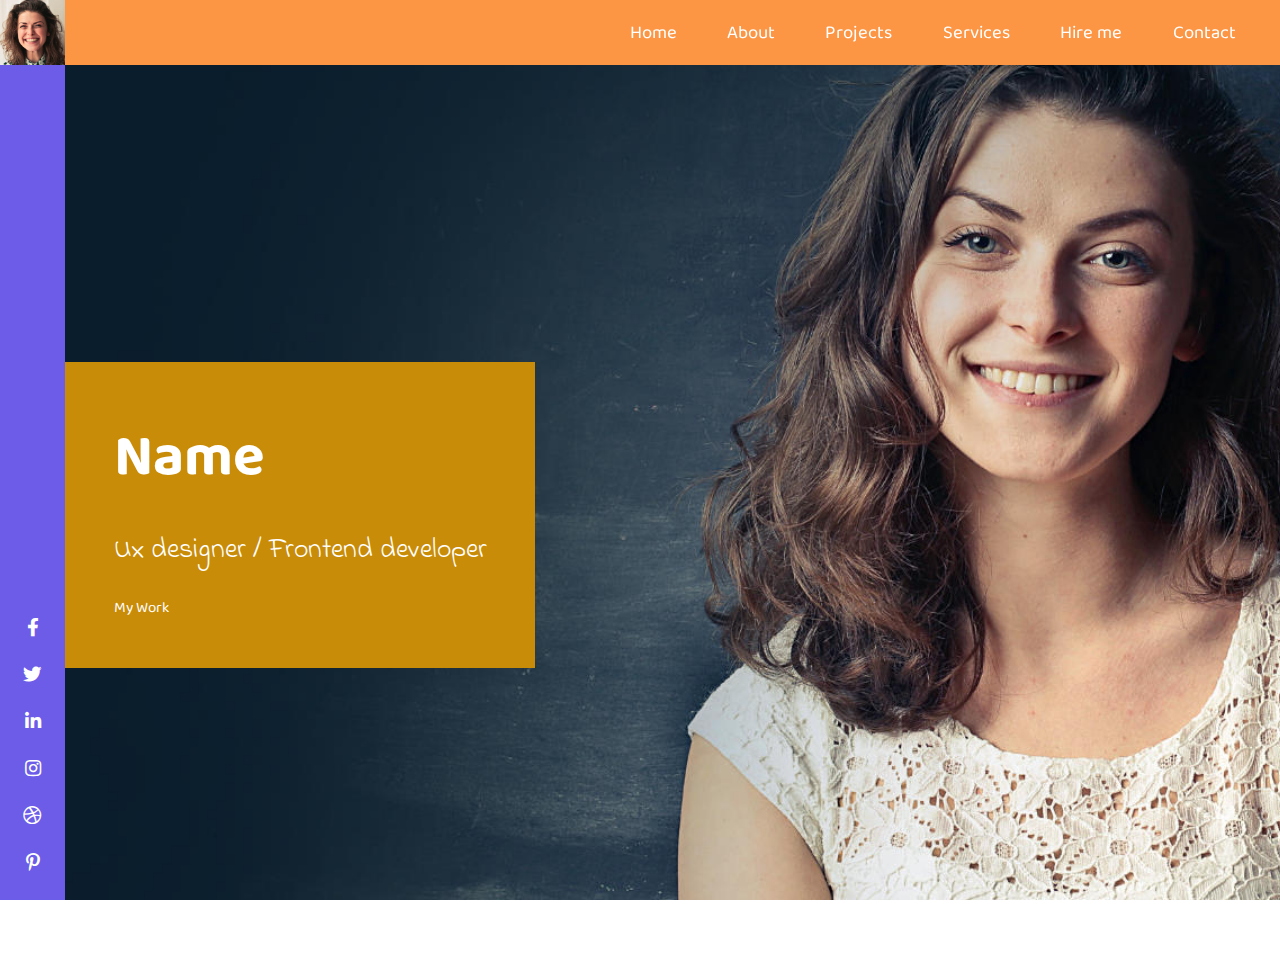
==== index.html @ 14a3a5b6 "Header and showcase were created" ====
<!DOCTYPE html>
<html lang="en">

<head>
    <meta charset="UTF-8" />
    <meta http-equiv="X-UA-Compatible" content="IE=edge" />
    <meta name="viewport" content="width=device-width, initial-scale=1.0" />
    <link rel="preconnect" href="https://fonts.gstatic.com" />
    <link href="https://fonts.googleapis.com/css2?family=Baloo+2:wght@400;500;600;700;800&family=Indie+Flower&display=swap" rel="stylesheet" />
    <!-- Font awesome -->
    <link rel="stylesheet" href="css/all.css" />
    <!-- main css -->
    <link rel="stylesheet" href="css/style.css" />
    <title>Document</title>
</head>

<body>
    <aside id="side_nav">
        <div class="side_nav_content">
            <div class="side_nav_logo">
                <img src="img/logo-01.jpg" alt="logo" />
            </div>
            <div class="side_nav_social_icons">
                <a href="#"><i class="fab fa-facebook-f"></i></a>
                <a href="#"><i class="fab fa-twitter"></i></a>
                <a href="#"><i class="fab fa-linkedin-in"></i></a>
                <a href="#"><i class="fab fa-instagram"></i></a>
                <a href="#"><i class="fab fa-dribbble"></i></a>
                <a href="#"><i class="fab fa-pinterest-p"></i></a>
            </div>
        </div>
    </aside>

    <!-- ************main nav************** -->
    <main>
        <header id="header">
            <nav id="header-main-nav">
                <div class="header-main-nav-hamburger">
                    <div class="line line1"></div>
                    <div class="line line2"></div>
                    <div class="line line3"></div>
                </div>
                <ul class="header-main-nav-links">
                    <li>
                        <a href="#">Home</a>
                    </li>
                    <li>
                        <a href="#">About</a>
                    </li>
                    <li>
                        <a href="#">Projects</a>
                    </li>
                    <li>
                        <a href="#">Services</a>
                    </li>
                    <li>
                        <a href="#">Hire me</a>
                    </li>
                    <li>
                        <a href="#">Contact</a>
                    </li>
                </ul>
            </nav>
        </header>

        <!-- **************  showcase ****************-->
        <section id="showcase">
            <div class="showcase-container">
                <h1 class="showcase-content-title">Name</h1>
                <p class="content-p">Ux designer / Frontend developer</p>
                <a href="#">My Work</a>
            </div>
        </section>
    </main>
    <div style="height: 500px; background-color: silver"></div>
</body>
<script src="app.js"></script>

</html>
---- css/style.css ----
*,
*::after,
*::before {
    margin: 0;
    padding: 0;
    box-sizing: border-box;
}

:root {
    font-size: 62.5%;
    --primary-color: #6c5ce7;
    --secondary-color: #fd9644;
    --secondary-m: #c98c08;
}

body {
    font-family: "Baloo 2", cursive;
    display: flex;
}

li {
    list-style-type: none;
}

a:link,
a:visited {
    text-decoration: none;
    color: white;
    font-size: 1.5rem;
}

aside#side_nav {
    display: flex;
    height: 100vh;
    position: sticky;
    left: 0;
    top: 0;
}

div.side_nav_content {
    height: 100%ui786ytrfdx;
    display: flex;
    flex-direction: column;
    justify-content: space-between;
    align-items: center;
    background-color: var(--primary-color);
    width: calc(3vw + 3vh);
}

div.side_nav_logo img {
    width: calc(3vw + 3vh);
    object-fit: cover;
}

div.side_nav_social_icons {
    display: flex;
    flex-direction: column;
    align-items: center;
    justify-content: flex-end;
}

div.side_nav_social_icons a i {
    font-size: calc(1rem + 0.66667vw);
    color: white;
    padding-bottom: calc(2rem + 0.66667vw);
    transition: color 0.35s cubic-bezier(0.215, 0.61, 0.355, 1);
}

div.side_nav_social_icons a i:hover,
div.side_nav_social_icons a i:active {
    color: var(--secondary-color);
}

main {
    flex: 1;
}

header#header {
    background-color: var(--secondary-color);
    height: calc(3vw + 3vh);
    z-index: 2;
}

nav#header-main-nav {
    height: 100%;
}

ul.header-main-nav-links {
    height: 100%;
    width: 100%;
    display: flex;
    justify-content: flex-end;
    align-items: center;
    list-style-type: none;
}

ul.header-main-nav-links li {
    padding-right: 3vw;
}

ul.header-main-nav-links a {
    position: relative;
    font-size: calc(1rem + 0.66667vw);
    padding: 0.2rem 0.6rem;
}

ul.header-main-nav-links a:link::after,
ul.header-main-nav-links a:visited::after,
ul.header-main-nav-links a:link::before,
ul.header-main-nav-links a:visited::before {
    content: "";
    position: absolute;
    left: 0;
    width: 100%;
    height: 0.25rem;
    background-color: white;
    transform: scaleX(0);
    transition: transform 0.6s cubic-bezier(1, 0, 0, 1);
}

ul.header-main-nav-links a:link::before {
    top: 0;
    transform-origin: left;
}

ul.header-main-nav-links a:link::after {
    bottom: 0;
    transform-origin: right;
}

ul.header-main-nav-links a:hover::after,
ul.header-main-nav-links a:active::after,
ul.header-main-nav-links a:hover::before,
ul.header-main-nav-links a:active::before {
    transform: scaleX(1);
}

section#showcase {
    background-image: url("../img/full-bg-07.jpg");
    height: 100vh;
    background-position: center;
    background-size: cover;
    background-attachment: fixed;
    display: flex;
    justify-content: flex-start;
    align-items: center;
}

.showcase-container {
    height: calc(5rem + 20vmax);
    padding: calc(1rem + 3vw);
    background-color: var(--secondary-m);
    display: flex;
    flex-direction: column;
    justify-content: space-between;
}

h1.showcase-content-title {
    font-size: calc(2rem + 3vw);
    color: white;
}

p.content-p {
    font-family: "indie Flower", cursive;
    font-size: calc(1.5rem + 1vw);
    color: white;
}

@media screen and (max-width: 610px) {
    #header {
        position: absolute;
    }
    nav#header-main-nav {
        height: 100vh;
        width: 30rem;
        position: fixed;
        top: 0;
        right: -30rem;
        background-color: var(--secondary-color);
        text-align: center;
    }
    .clicked {
        left: 55%;
    }
    .header-main-nav-hamburger {
        width: 5rem;
        height: 5rem;
        background-color: var(--secondary-color);
        position: fixed;
        top: 1rem;
        right: 3rem;
        border-radius: 50%;
        cursor: pointer;
        padding: 1rem;
        display: flex;
        flex-direction: column;
        justify-content: space-evenly;
    }
    .line {
        background-color: white;
        width: 100%;
        height: 0.3rem;
        border-radius: 0.2rem;
        transition: all 0.4s ease-in-out;
    }
    .header-main-nav-links {
        height: 100%;
        display: flex;
        flex-direction: column;
        justify-content: flex-start;
        align-items: flex-start;
        padding-bottom: 3rem;
    }
    .header-main-nav-links li {
        margin-bottom: 4vh;
    }
    .clicked .line1 {
        transform: rotateZ(315deg) translate(-0.7rem, 0.5rem);
    }
    .clicked .line3 {
        transform: rotateZ(405deg) translate(-0.7rem, -0.5rem);
    }
    .clicked .line2 {
        opacity: 0;
    }
    ul.header-main-nav-links li {
        opacity: 0;
    }
    .clicked ul.header-main-nav-links li:first-child {
        transition: all 0.5s ease-in-out 0.2s;
        opacity: 1;
    }
    .clicked ul.header-main-nav-links li:nth-child(2) {
        transition: all 0.6s ease-in-out 0.3s;
    }
    .clicked ul.header-main-nav-links li:nth-child(3) {
        transition: all 0.6s ease-in-out 0.4s;
    }
    .clicked ul.header-main-nav-links li:nth-child(4) {
        transition: all 0.6s ease-in-out 0.5s;
    }
    .clicked ul.header-main-nav-links li:nth-child(5) {
        transition: all 0.6s ease-in-out 0.6s;
    }
    .clicked ul.header-main-nav-links li:nth-child(6) {
        transition: all 0.6s ease-in-out 0.7s;
    }
    ul.header-main-nav-links li.fade {
        opacity: 1;
    }
}
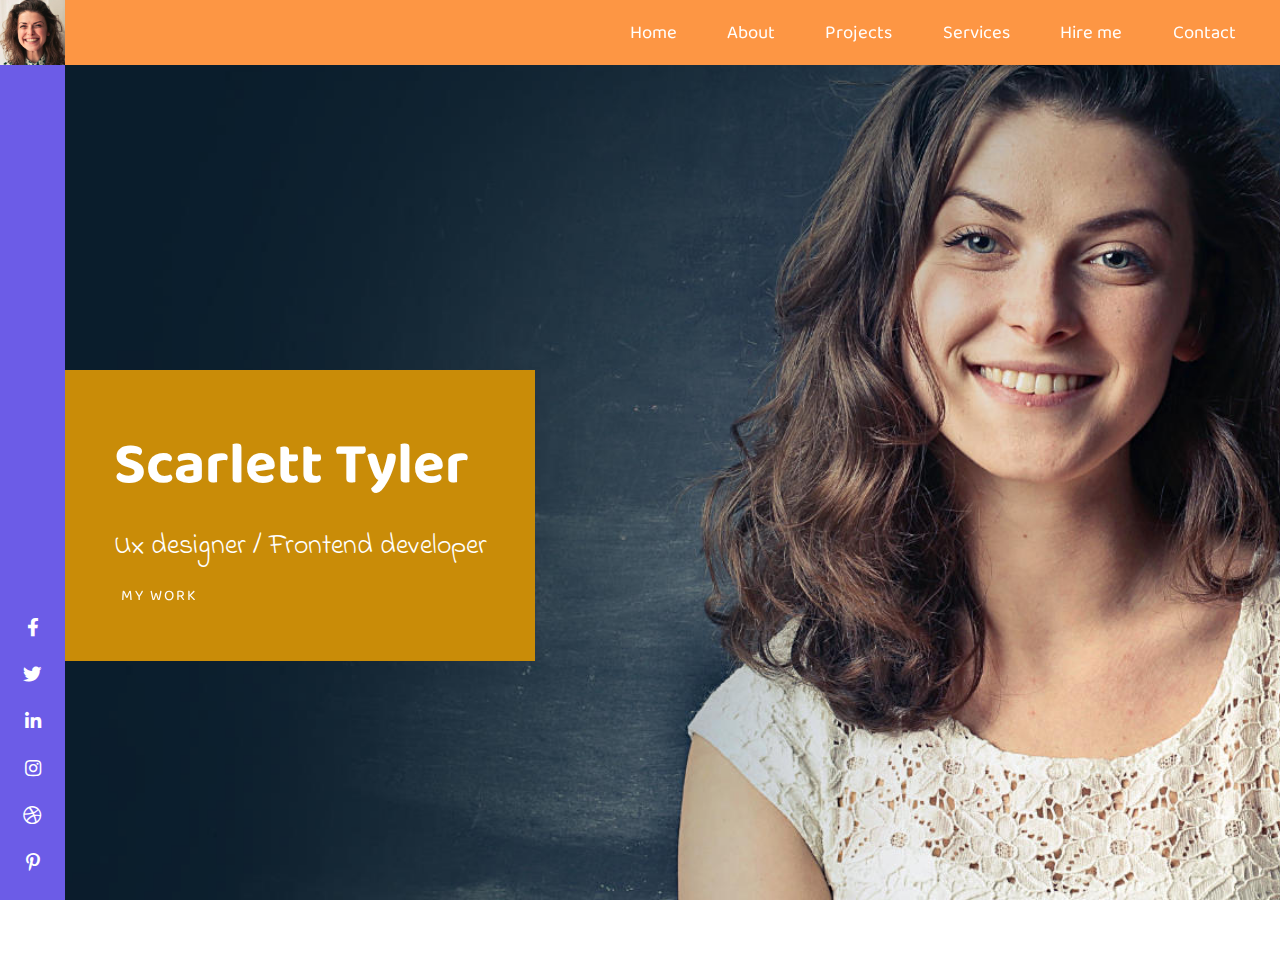
==== commit e986e0e3: "showcase-content-container is animated" ====
--- a/index.html
+++ b/index.html
@@ -66,7 +66,7 @@
         <!-- **************  showcase ****************-->
         <section id="showcase">
             <div class="showcase-container">
-                <h1 class="showcase-content-title">Name</h1>
+                <h1 class="showcase-content-title">Scarlett Tyler</h1>
                 <p class="content-p">Ux designer / Frontend developer</p>
                 <a href="#">My Work</a>
             </div>
--- a/css/style.css
+++ b/css/style.css
@@ -147,12 +147,24 @@
 }
 
 .showcase-container {
-    height: calc(5rem + 20vmax);
+    height: calc(6rem + 18vmax);
     padding: calc(1rem + 3vw);
     background-color: var(--secondary-m);
     display: flex;
     flex-direction: column;
     justify-content: space-between;
+    animation: hero 2s cubic-bezier(0.68, -0.55, 0.265, 1.55);
+}
+
+@keyframes hero {
+    0% {
+        transform: translateX(100rem) rotate(360deg);
+        opacity: 0;
+    }
+    100% {
+        transform: translateX(0);
+        opacity: 1;
+    }
 }
 
 h1.showcase-content-title {
@@ -164,6 +176,44 @@
     font-family: "indie Flower", cursive;
     font-size: calc(1.5rem + 1vw);
     color: white;
+}
+
+#showcase a {
+    width: 10rem;
+    font-size: 1.5rem;
+    text-transform: uppercase;
+    letter-spacing: 0.2rem;
+    transition: all 0.5s ease-in-out;
+    position: relative;
+    padding: 0.4rem 0.7rem;
+    z-index: 1;
+}
+
+#showcase a:link::after,
+#showcase a:visited::after {
+    content: " ";
+    position: absolute;
+    top: 0;
+    right: 0;
+    height: 100%;
+    width: 100%;
+    background-color: var(--primary-color);
+    color: white;
+    transform-origin: right;
+    transform: scaleX(0);
+    transition: transform 0.5s cubic-bezier(0.77, 0, 0.175, 1);
+    z-index: -1;
+}
+
+
+/* #showcase a:link::before {
+    left: 0;
+} */
+
+#showcase a:hover::after,
+#showcase a:active::after {
+    transform: scaleX(1);
+    transform-origin: left;
 }
 
 @media screen and (max-width: 610px) {
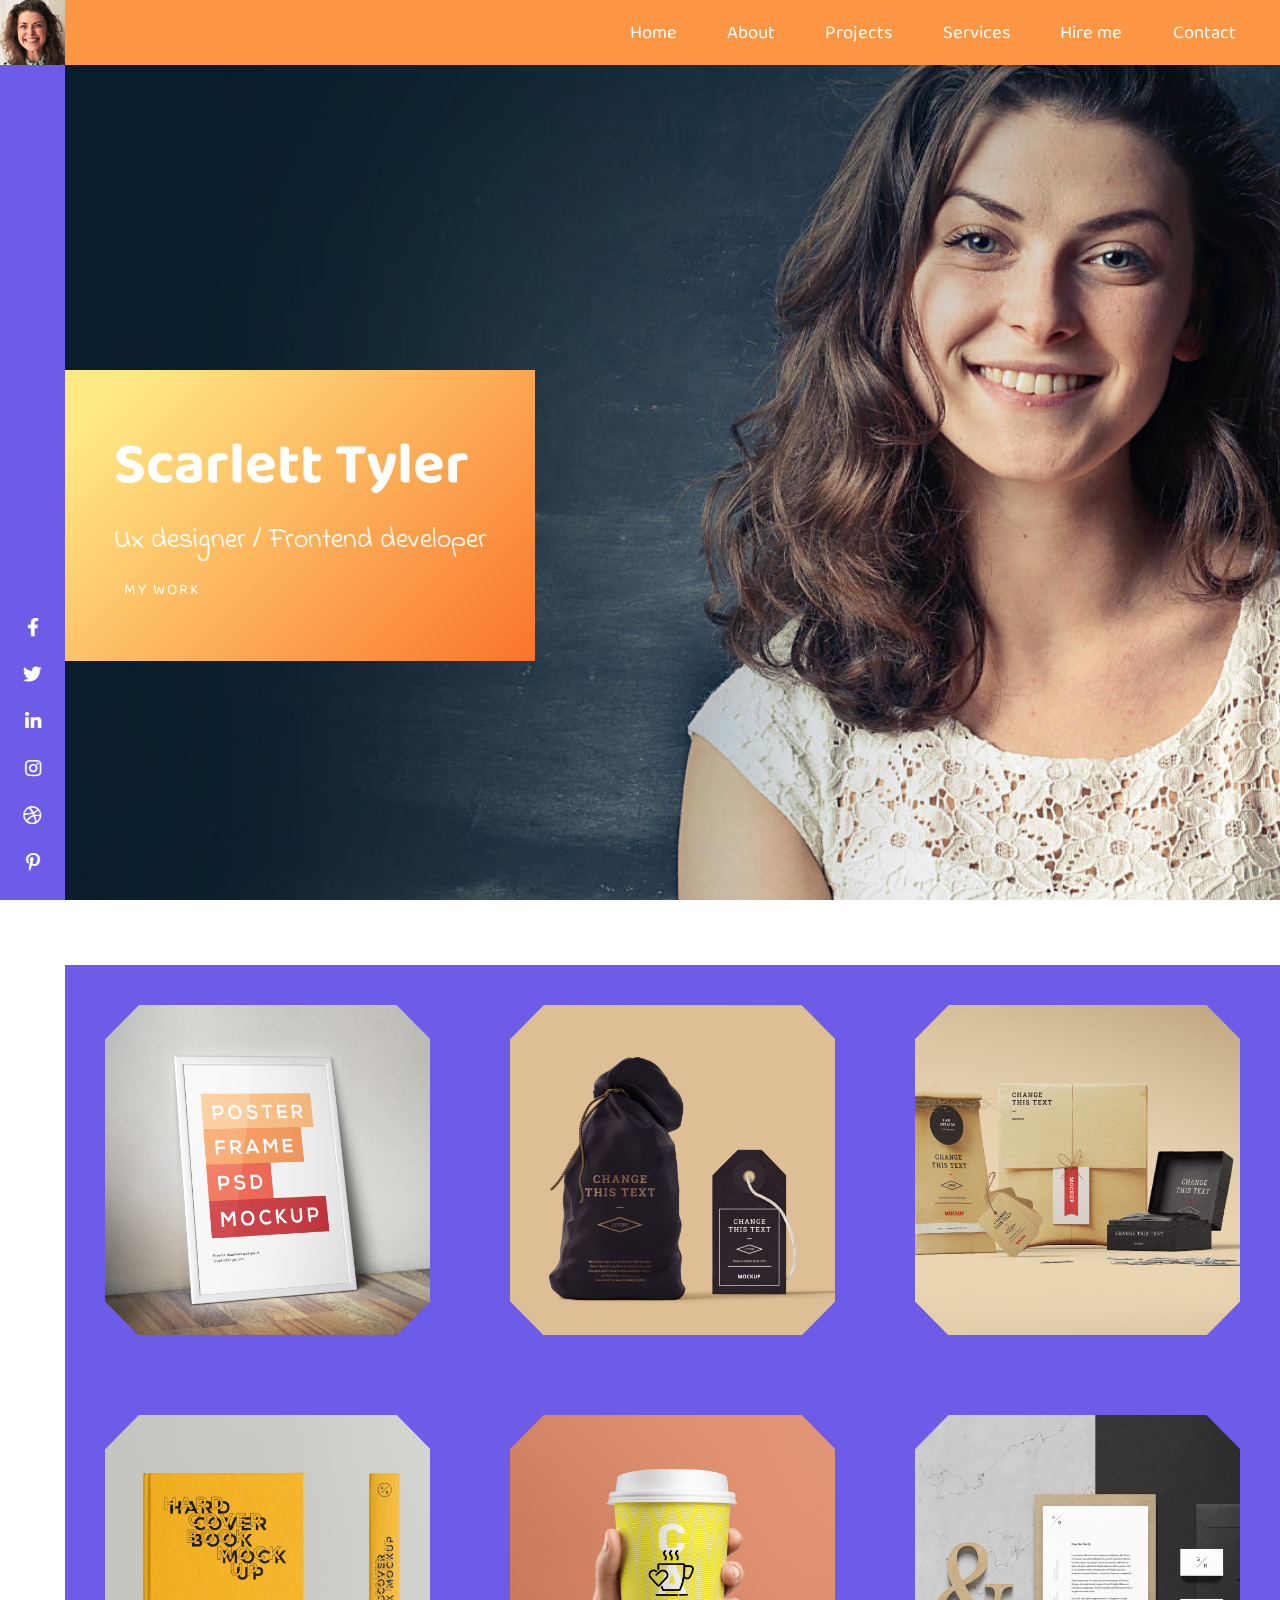
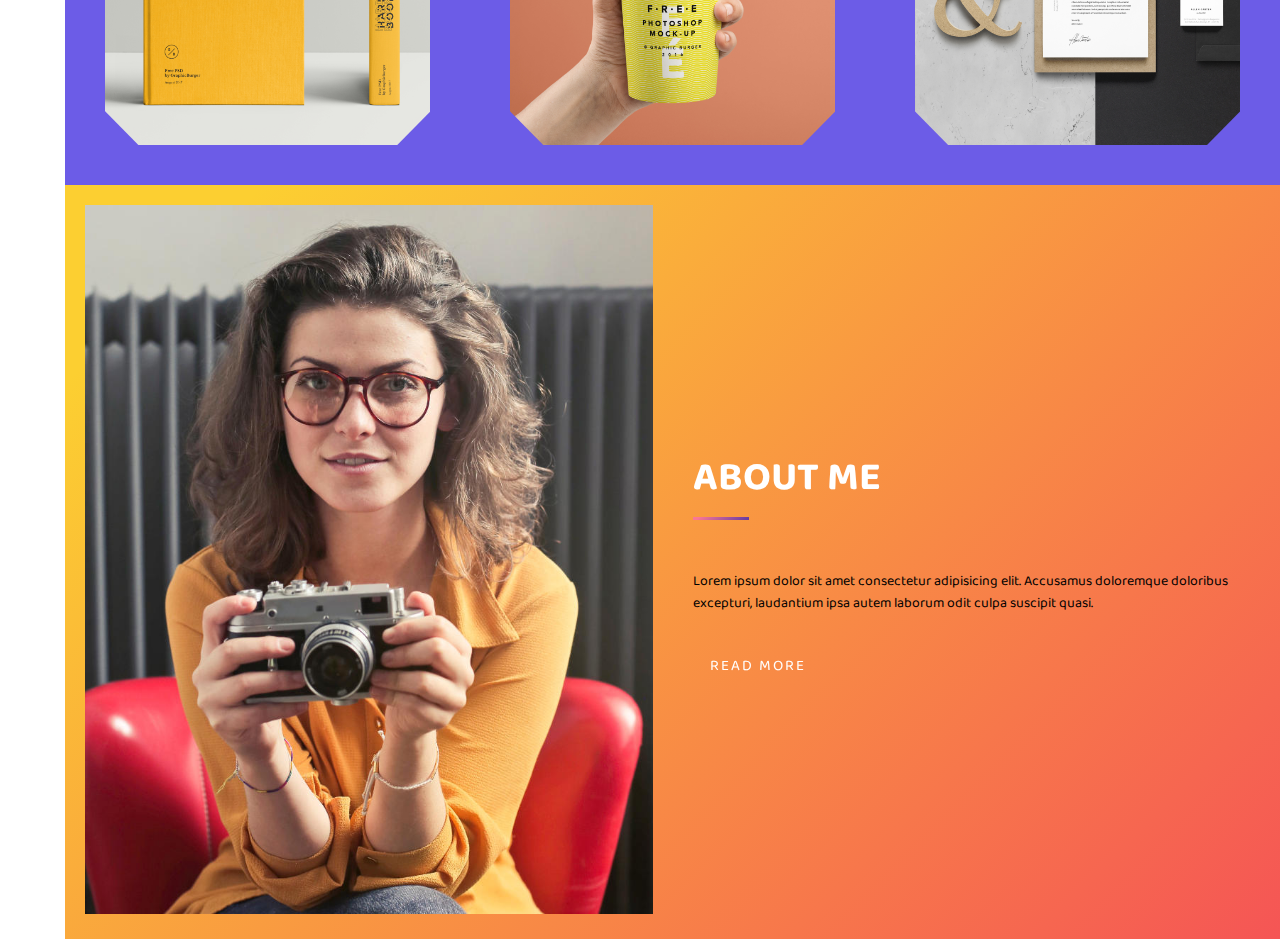
==== commit c4ee0d49: "Work & about me sections were created" ====
--- a/index.html
+++ b/index.html
@@ -71,6 +71,42 @@
                 <a href="#">My Work</a>
             </div>
         </section>
+
+        <!--*****Work Section****  -->
+        <section id="work">
+            <div class="work__card">
+                <img src="img/portfolio-design-01-1.jpg" alt="Poster" />
+            </div>
+            <div class="work__card">
+                <img src="img/portfolio-creative-01-1.jpg" alt="" />
+            </div>
+            <div class="work__card">
+                <img src="img/portfolio-creative-02-1.jpg" alt="" />
+            </div>
+            <div class="work__card">
+                <img src="img/portfolio-print-02-1.jpg" alt="" />
+            </div>
+            <div class="work__card">
+                <img src="img/portfolio-branding-01-1.jpg" alt="" />
+            </div>
+            <div class="work__card">
+                <img src="img/portfolio-branding-02-1.jpg" alt="" />
+            </div>
+        </section>
+
+        <!-- ********* About me Section ********** -->
+        <section id="about__me">
+            <div class="about__me_img">
+                <img src="img/content-img-02.jpg" alt="" />
+            </div>
+            <div class="about__me_content">
+                <h2 class="about__me_content__title">About me</h2>
+                <p class="about__me_para">
+                    Lorem ipsum dolor sit amet consectetur adipisicing elit. Accusamus doloremque doloribus excepturi, laudantium ipsa autem laborum odit culpa suscipit quasi.
+                </p>
+                <a href="#" class="about__me_link">Read more</a>
+            </div>
+        </section>
     </main>
     <div style="height: 500px; background-color: silver"></div>
 </body>
--- a/css/style.css
+++ b/css/style.css
@@ -149,7 +149,7 @@
 .showcase-container {
     height: calc(6rem + 18vmax);
     padding: calc(1rem + 3vw);
-    background-color: var(--secondary-m);
+    background-image: linear-gradient(135deg, #ffe985 10%, #fa742b 100%);
     display: flex;
     flex-direction: column;
     justify-content: space-between;
@@ -185,7 +185,7 @@
     letter-spacing: 0.2rem;
     transition: all 0.5s ease-in-out;
     position: relative;
-    padding: 0.4rem 0.7rem;
+    padding: 1rem;
     z-index: 1;
 }
 
@@ -197,7 +197,7 @@
     right: 0;
     height: 100%;
     width: 100%;
-    background-color: var(--primary-color);
+    background-image: linear-gradient(135deg, #e2b0ff 10%, #9f44d3 100%);
     color: white;
     transform-origin: right;
     transform: scaleX(0);
@@ -214,6 +214,113 @@
 #showcase a:active::after {
     transform: scaleX(1);
     transform-origin: left;
+}
+
+#work {
+    background-color: var(--primary-color);
+    display: flex;
+    justify-content: center;
+    flex-wrap: wrap;
+}
+
+div.work__card {
+    flex-basis: 40rem;
+    padding: 2rem;
+    flex-grow: 1;
+}
+
+div.work__card img {
+    width: 100%;
+    height: 100%;
+    padding: 2rem;
+    transition: filter 0.45s ease;
+    clip-path: polygon( 20% 0%, 80% 0%, 100% 20%, 100% 80%, 80% 100%, 20% 100%, 0% 80%, 0% 20%);
+}
+
+div.work__card img:hover {
+    filter: sepia(80%);
+}
+
+#about__me {
+    display: flex;
+    background-image: linear-gradient(135deg, #fccf31 10%, #f55555 100%);
+    align-items: center;
+    flex-wrap: wrap;
+}
+
+.about__me_img,
+.about__me_content {
+    width: 40rem;
+    padding: 2rem;
+    flex-grow: 1;
+}
+
+.about__me_img img {
+    width: 100%;
+    height: 100%;
+}
+
+.about__me_content__title {
+    text-transform: uppercase;
+    position: relative;
+    color: white;
+    font-size: 4rem;
+    padding-bottom: 1rem;
+    margin-bottom: 5rem;
+}
+
+.about__me_content__title::after {
+    position: absolute;
+    content: " ";
+    bottom: 0;
+    left: 0;
+    width: 10%;
+    height: 0.3rem;
+    background-image: linear-gradient(135deg, #f97794 10%, #623aa2 100%);
+}
+
+.about__me_para {
+    margin-bottom: 4rem;
+    font-size: 1.4rem;
+}
+
+.about__me_link {
+    text-transform: uppercase;
+    padding: 1.7rem;
+}
+
+.about__me_link:link,
+.about__me_link:visited {
+    position: relative;
+    z-index: 1;
+    letter-spacing: 0.2rem;
+}
+
+.about__me_link:link::after,
+.about__me_link:visited::after {
+    position: absolute;
+    content: " ";
+    left: 0;
+    top: 0;
+    width: 100%;
+    height: 100%;
+    background-image: linear-gradient(135deg, #e2b0ff 10%, #9f44d3 100%);
+    transform: scaleY(0);
+    transform-origin: bottom;
+    transition: transform 0.45s ease;
+    z-index: -1;
+}
+
+.about__me_link:hover::after,
+.about__me_link:active::after {
+    transform: scaleY(1);
+    transform-origin: top;
+}
+
+@media screen and (max-width: 900px) {
+    #showcase {
+        background-position: 100%;
+    }
 }
 
 @media screen and (max-width: 610px) {
@@ -254,15 +361,24 @@
         transition: all 0.4s ease-in-out;
     }
     .header-main-nav-links {
+        width: 30rem;
         height: 100%;
         display: flex;
         flex-direction: column;
         justify-content: flex-start;
         align-items: flex-start;
-        padding-bottom: 3rem;
+        padding-bottom: 1rem;
+        padding-left: 1rem;
     }
     .header-main-nav-links li {
-        margin-bottom: 4vh;
+        height: 100%;
+        margin-bottom: 2vh;
+        align-self: flex-start;
+        justify-self: self-start;
+        font-weight: 600;
+    }
+    .header-main-nav-links li:first-child {
+        margin-top: 20px;
     }
     .clicked .line1 {
         transform: rotateZ(315deg) translate(-0.7rem, 0.5rem);
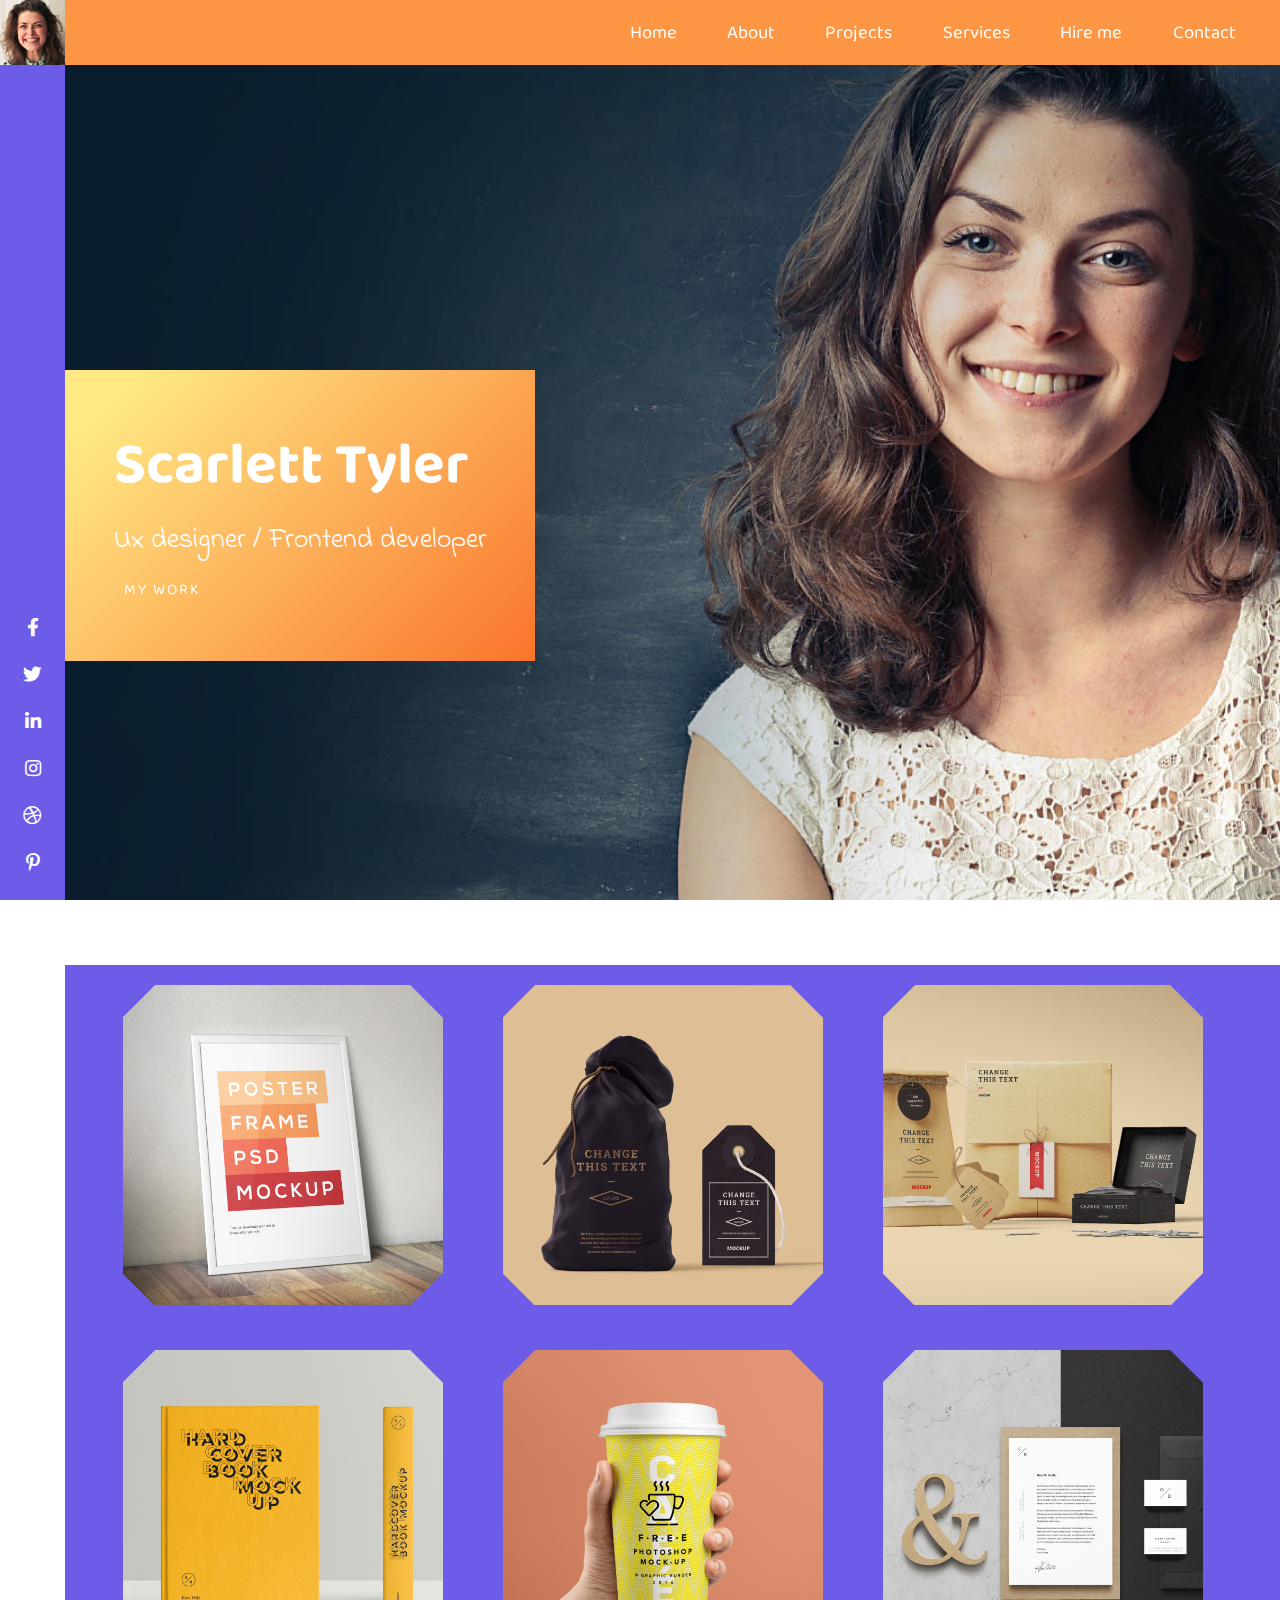
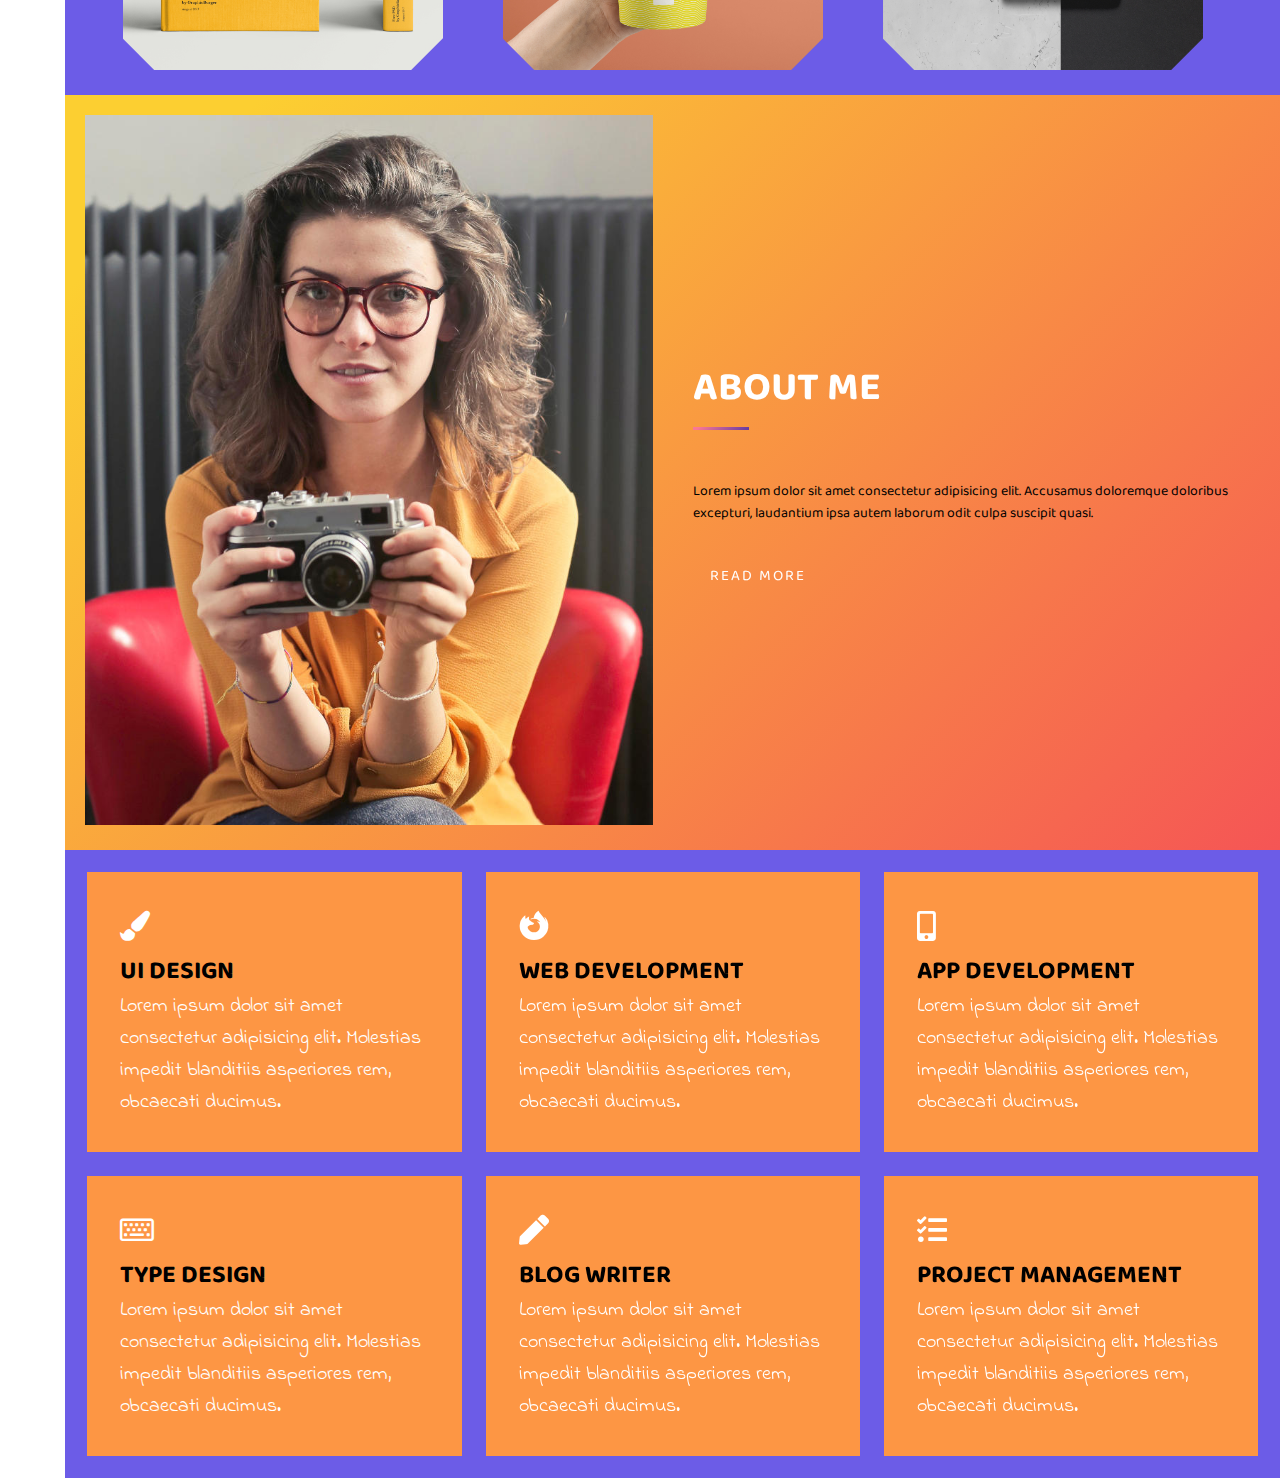
==== commit 65fcfa80: "/" ====
--- a/index.html
+++ b/index.html
@@ -107,6 +107,58 @@
                 <a href="#" class="about__me_link">Read more</a>
             </div>
         </section>
+
+        <!-- services -->
+        <section id="services">
+            <!-- service 1 -->
+            <div class="service service1">
+                <i class="fas fa-paint-brush"></i>
+                <h3 class="title title1">ui design</h3>
+                <p>
+                    Lorem ipsum dolor sit amet consectetur adipisicing elit. Molestias impedit blanditiis asperiores rem, obcaecati ducimus.
+                </p>
+            </div>
+            <!-- service2 -->
+            <div class="service service2">
+                <i class="fab fa-firefox-browser"></i>
+                <h3 class="title title2">web development</h3>
+                <p>
+                    Lorem ipsum dolor sit amet consectetur adipisicing elit. Molestias impedit blanditiis asperiores rem, obcaecati ducimus.
+                </p>
+            </div>
+            <!-- service 3 -->
+            <div class="service service3">
+                <i class="fas fa-mobile-alt"></i>
+                <h3 class="title title3">app development</h3>
+                <p>
+                    Lorem ipsum dolor sit amet consectetur adipisicing elit. Molestias impedit blanditiis asperiores rem, obcaecati ducimus.
+                </p>
+            </div>
+            <!-- service4 -->
+            <div class="service service4">
+                <i class="far fa-keyboard"></i>
+                <h3 class="title title4">type design</h3>
+                <p>
+                    Lorem ipsum dolor sit amet consectetur adipisicing elit. Molestias impedit blanditiis asperiores rem, obcaecati ducimus.
+                </p>
+            </div>
+            <!-- service 5 -->
+            <div class="service service5">
+                <i class="fas fa-pen"></i>
+                <h3 class="title title5">blog writer</h3>
+                <p>
+                    Lorem ipsum dolor sit amet consectetur adipisicing elit. Molestias impedit blanditiis asperiores rem, obcaecati ducimus.
+                </p>
+            </div>
+            <!-- service 6 -->
+            <div class="service service6">
+                <i class="fas fa-tasks"></i>
+                <h3 class="title title6">project management</h3>
+                <p>
+                    Lorem ipsum dolor sit amet consectetur adipisicing elit. Molestias impedit blanditiis asperiores rem, obcaecati ducimus.
+                </p>
+            </div>
+        </section>
     </main>
     <div style="height: 500px; background-color: silver"></div>
 </body>
--- a/css/style.css
+++ b/css/style.css
@@ -38,7 +38,7 @@
 }
 
 div.side_nav_content {
-    height: 100%ui786ytrfdx;
+    height: 100%;
     display: flex;
     flex-direction: column;
     justify-content: space-between;
@@ -53,6 +53,7 @@
 }
 
 div.side_nav_social_icons {
+    height: 100%;
     display: flex;
     flex-direction: column;
     align-items: center;
@@ -220,13 +221,13 @@
     background-color: var(--primary-color);
     display: flex;
     justify-content: center;
+    align-items: center;
     flex-wrap: wrap;
 }
 
 div.work__card {
-    flex-basis: 40rem;
-    padding: 2rem;
-    flex-grow: 1;
+    flex-basis: 38rem;
+    padding-right: 2rem;
 }
 
 div.work__card img {
@@ -307,7 +308,7 @@
     background-image: linear-gradient(135deg, #e2b0ff 10%, #9f44d3 100%);
     transform: scaleY(0);
     transform-origin: bottom;
-    transition: transform 0.45s ease;
+    transition: transform 0.6s ease;
     z-index: -1;
 }
 
@@ -317,6 +318,74 @@
     transform-origin: top;
 }
 
+
+/* services section */
+
+#services {
+    background-color: var(--primary-color);
+    display: flex;
+    flex-wrap: wrap;
+    justify-content: center;
+    padding: 1rem;
+    align-items: center;
+}
+
+.service {
+    flex-grow: 1;
+    background-color: var(--secondary-color);
+    color: white;
+    padding: 3rem;
+    width: 37rem;
+    height: 28rem;
+    margin: 1.2rem;
+    display: flex;
+    flex-direction: column;
+    justify-content: center;
+    position: relative;
+    z-index: 1;
+    border-left: 0.3rem solid var(--secondary-color);
+    border-right: 0.3rem solid var(--secondary-color);
+    border-bottom: 0.3rem solid var(--secondary-color);
+}
+
+.service i {
+    font-size: 3rem;
+    padding: 1rem 0;
+}
+
+.service .title {
+    font-size: 2.5rem;
+    color: black;
+    text-transform: uppercase;
+}
+
+.service p {
+    font-size: 2rem;
+    font-family: indie Flower, cursive;
+    line-height: 3.2rem;
+}
+
+.service::after {
+    background-color: rgb(130, 30, 223);
+    display: flex;
+    flex-direction: column;
+    align-items: center;
+    position: absolute;
+    content: "";
+    top: 0;
+    left: 0;
+    width: 100%;
+    height: 100%;
+    transform: scaleX(0);
+    z-index: -1;
+    transition: transform 0.45s ease;
+    transform-origin: center;
+}
+
+.service:hover::after {
+    transform: scaleX(1);
+}
+
 @media screen and (max-width: 900px) {
     #showcase {
         background-position: 100%;
@@ -324,6 +393,12 @@
 }
 
 @media screen and (max-width: 610px) {
+    .service p {
+        font-size: calc(1.2rem + 1vw);
+    }
+    #services {
+        padding: 1vw;
+    }
     #header {
         position: absolute;
     }
@@ -344,8 +419,8 @@
         height: 5rem;
         background-color: var(--secondary-color);
         position: fixed;
-        top: 1rem;
-        right: 3rem;
+        top: 2rem;
+        right: 4rem;
         border-radius: 50%;
         cursor: pointer;
         padding: 1rem;
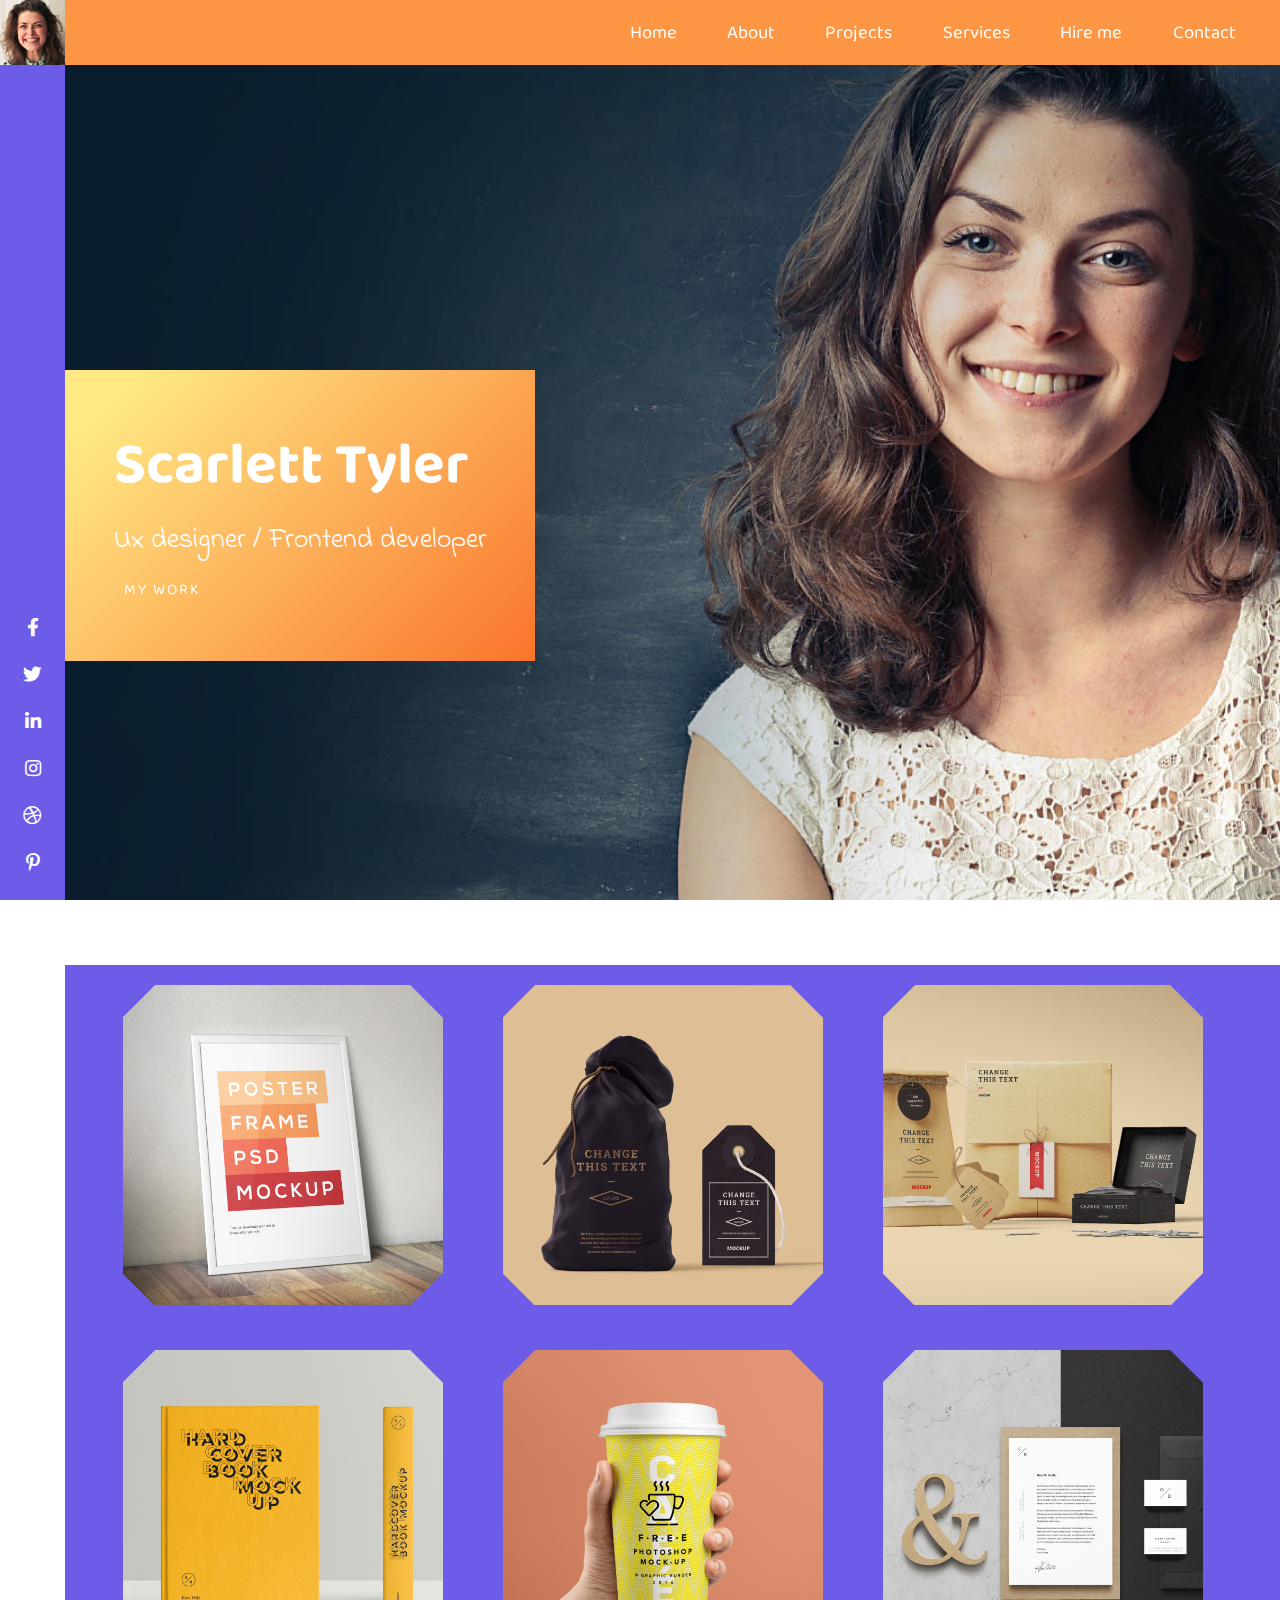
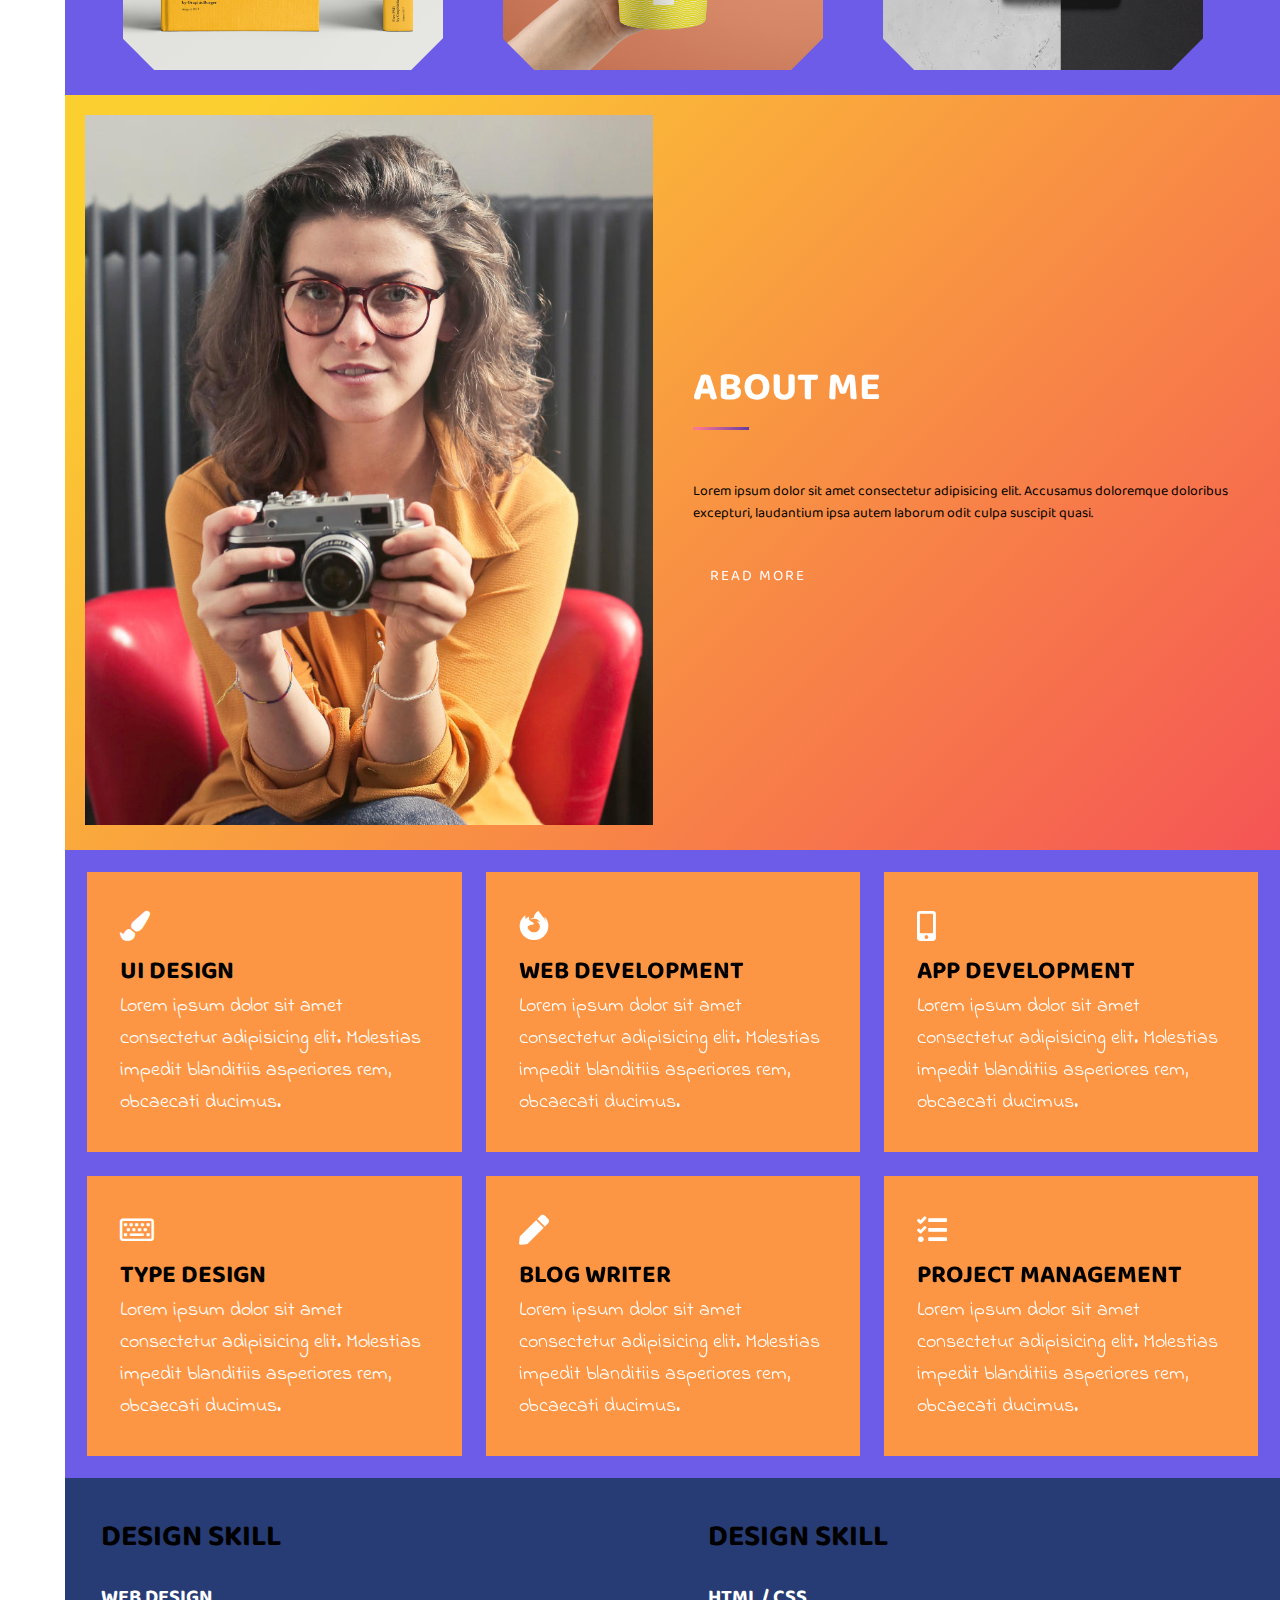
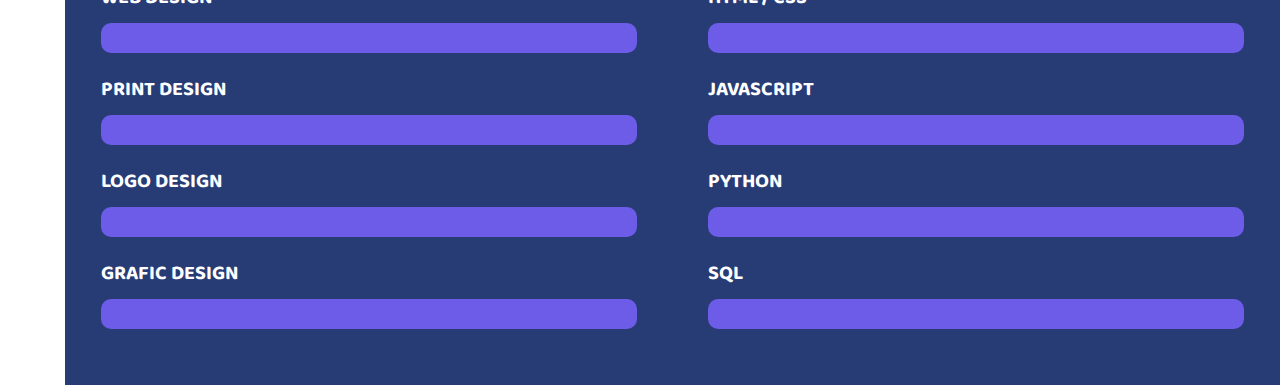
==== commit 4b580dd9: "Skills Section was created" ====
--- a/index.html
+++ b/index.html
@@ -159,6 +159,59 @@
                 </p>
             </div>
         </section>
+
+        <!-- skills Section -->
+        <section id="skills">
+            <!-- Design Skill -->
+            <div class="design_skill">
+                <h3 class="design_skill_title">Design skill</h3>
+
+                <h4>Web Design</h4>
+                <div class="design_skill_progress">
+                    <span class="design_skill_progress_1"></span>
+                </div>
+
+                <h4>Print Design</h4>
+                <div class="design_skill_progress">
+                    <span class="design_skill_progress_2"></span>
+                </div>
+
+                <h4>Logo Design</h4>
+                <div class="design_skill_progress">
+                    <span class="design_skill_progress_3"></span>
+                </div>
+
+                <h4>Grafic Design</h4>
+                <div class="design_skill_progress">
+                    <span class="design_skill_progress_4"></span>
+                </div>
+            </div>
+
+            <!-- Coding Skill -->
+            <div class="coding_skill">
+                <h3 class="coding_skill_title">Design skill</h3>
+
+                <h4>Html / Css</h4>
+                <div class="coding_skill_progress">
+                    <span class="coding_skill_progress_1"></span>
+                </div>
+
+                <h4>Javascript</h4>
+                <div class="coding_skill_progress">
+                    <span class="coding_skill_progress_2"></span>
+                </div>
+
+                <h4>Python</h4>
+                <div class="coding_skill_progress">
+                    <span class="coding_skill_progress_3"></span>
+                </div>
+
+                <h4>SQL</h4>
+                <div class="coding_skill_progress">
+                    <span class="coding_skill_progress_4"></span>
+                </div>
+            </div>
+        </section>
     </main>
     <div style="height: 500px; background-color: silver"></div>
 </body>
--- a/css/style.css
+++ b/css/style.css
@@ -11,6 +11,7 @@
     --primary-color: #6c5ce7;
     --secondary-color: #fd9644;
     --secondary-m: #c98c08;
+    font-size: 62.5%;
 }
 
 body {
@@ -386,9 +387,169 @@
     transform: scaleX(1);
 }
 
+
+/* Skills Section */
+
+#skills {
+    display: flex;
+    flex-wrap: wrap;
+    justify-content: center;
+    align-items: center;
+    background-color: #273c75;
+}
+
+.coding_skill,
+.design_skill {
+    flex-basis: 40rem;
+    flex-grow: 1;
+    padding: calc(1rem + 2vw);
+    text-transform: uppercase;
+}
+
+.design_skill_title,
+.coding_skill_title {
+    font-size: 3rem;
+    margin-bottom: 2rem;
+}
+
+.coding_skill h4,
+.design_skill h4 {
+    font-size: 2rem;
+    color: white;
+    margin-bottom: 1rem;
+}
+
+.design_skill_progress,
+.coding_skill_progress {
+    position: relative;
+    display: block;
+    background-color: var(--primary-color);
+    padding: 0.5rem;
+    border-radius: 1rem;
+    margin-bottom: 2rem;
+}
+
+.design_skill_progress span,
+.coding_skill_progress span {
+    display: inline-block;
+    vertical-align: middle;
+    position: relative;
+    height: 2rem;
+    background-color: var(--secondary-color);
+    border-radius: 1rem 0 0 1rem;
+}
+
+.design_skill_progress_1 {
+    animation: design-1 4s infinite cubic-bezier(1, 0, 0, 1);
+}
+
+@keyframes design-1 {
+    0% {
+        width: 0;
+    }
+    100% {
+        width: 50%;
+    }
+}
+
+.design_skill_progress_2 {
+    animation: design-2 4s infinite cubic-bezier(1, 0, 0, 1);
+}
+
+@keyframes design-2 {
+    0% {
+        width: 0%;
+    }
+    100% {
+        width: 70%;
+    }
+}
+
+.design_skill_progress_3 {
+    animation: design-3 4s infinite cubic-bezier(1, 0, 0, 1);
+}
+
+@keyframes design-3 {
+    0% {
+        width: 0%;
+    }
+    100% {
+        width: 70%;
+    }
+}
+
+.design_skill_progress_4 {
+    animation: design-4 4s infinite cubic-bezier(1, 0, 0, 1);
+}
+
+@keyframes design-4 {
+    0% {
+        width: 0%;
+    }
+    100% {
+        width: 70%;
+    }
+}
+
+.coding_skill_progress_1 {
+    animation: coding-1 4s infinite cubic-bezier(1, 0, 0, 1);
+}
+
+@keyframes coding-1 {
+    0% {
+        width: 0;
+    }
+    100% {
+        width: 85%;
+    }
+}
+
+.coding_skill_progress_2 {
+    animation: coding-2 4s infinite cubic-bezier(1, 0, 0, 1);
+}
+
+@keyframes coding-2 {
+    0% {
+        width: 0;
+    }
+    100% {
+        width: 85%;
+    }
+}
+
+.coding_skill_progress_3 {
+    animation: coding-3 4s infinite cubic-bezier(1, 0, 0, 1);
+}
+
+@keyframes coding-3 {
+    0% {
+        width: 0;
+    }
+    100% {
+        width: 85%;
+    }
+}
+
+.coding_skill_progress_4 {
+    animation: coding-4 4s infinite cubic-bezier(1, 0, 0, 1);
+}
+
+@keyframes coding-4 {
+    0% {
+        width: 0;
+    }
+    100% {
+        width: 70%;
+    }
+}
+
 @media screen and (max-width: 900px) {
     #showcase {
-        background-position: 100%;
+        background-position: 100px;
+    }
+    .showcase-container {
+        position: absolute;
+        bottom: 0;
     }
 }
 
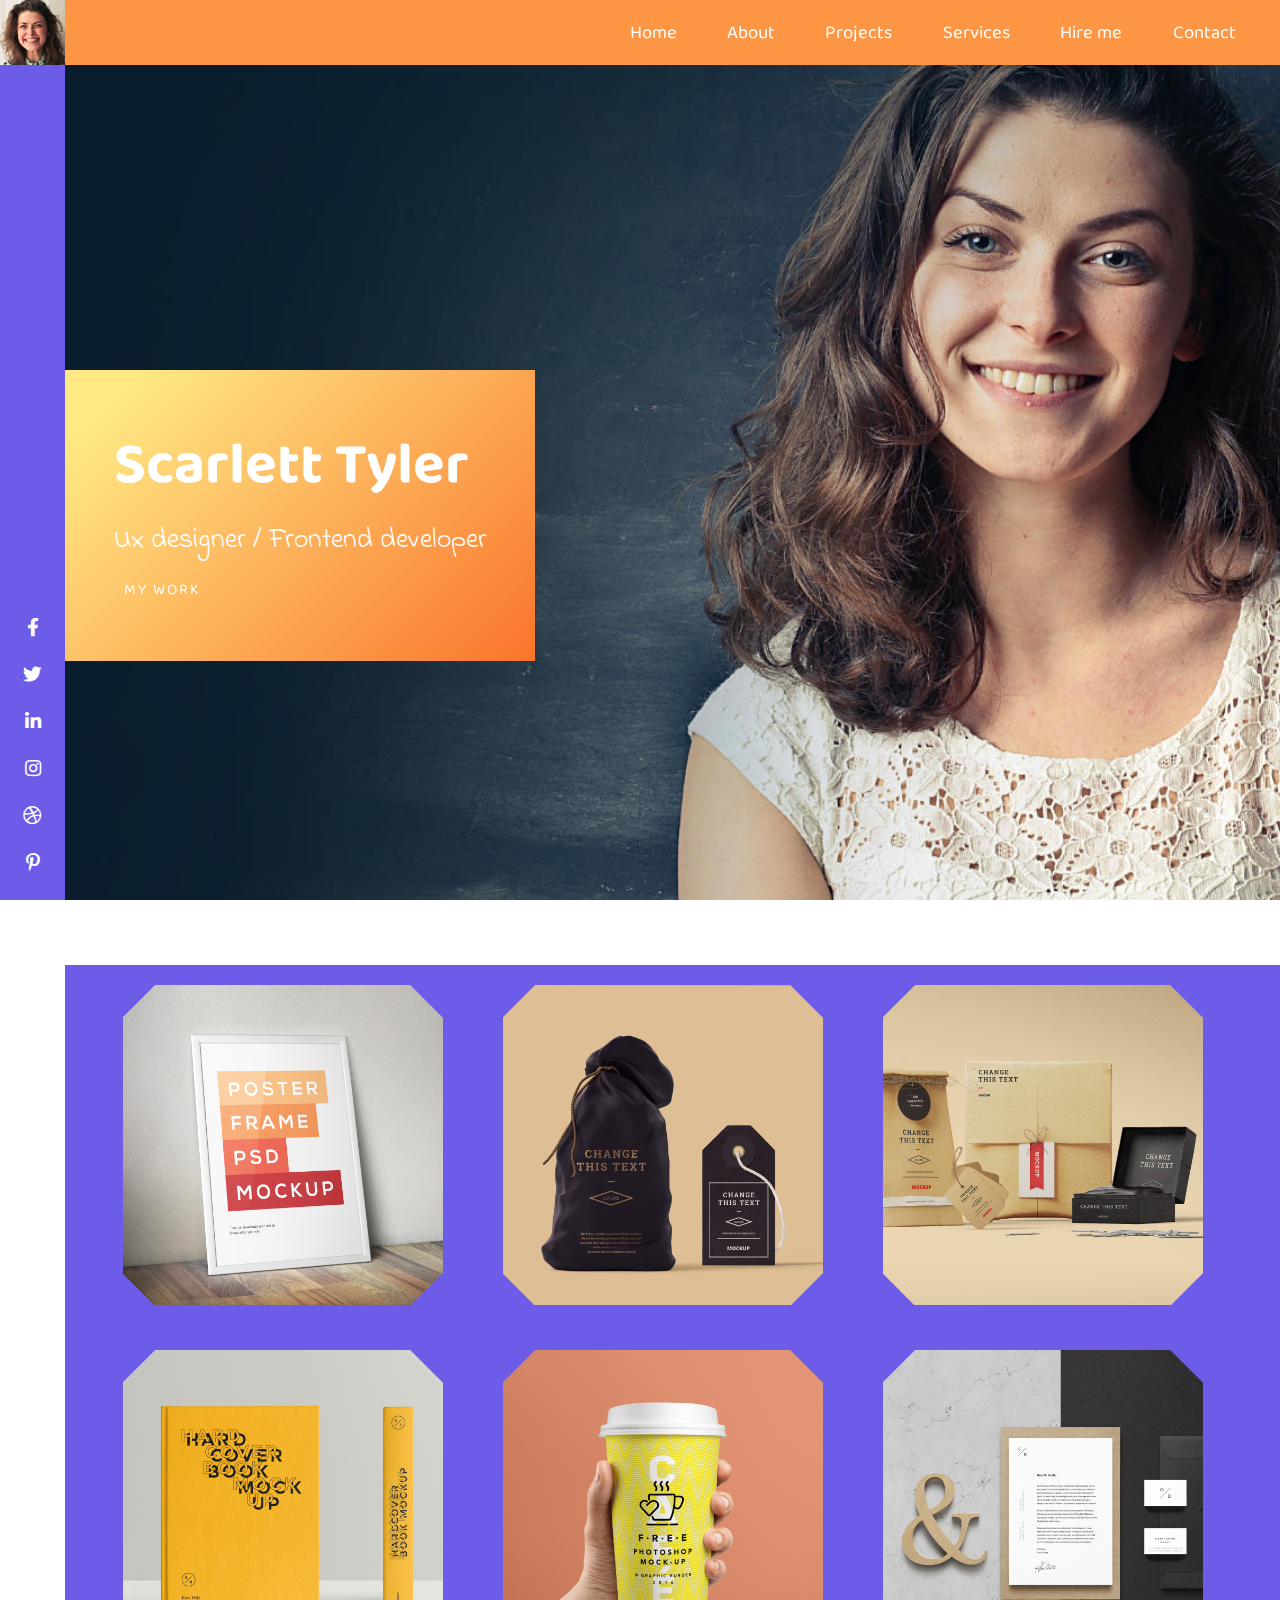
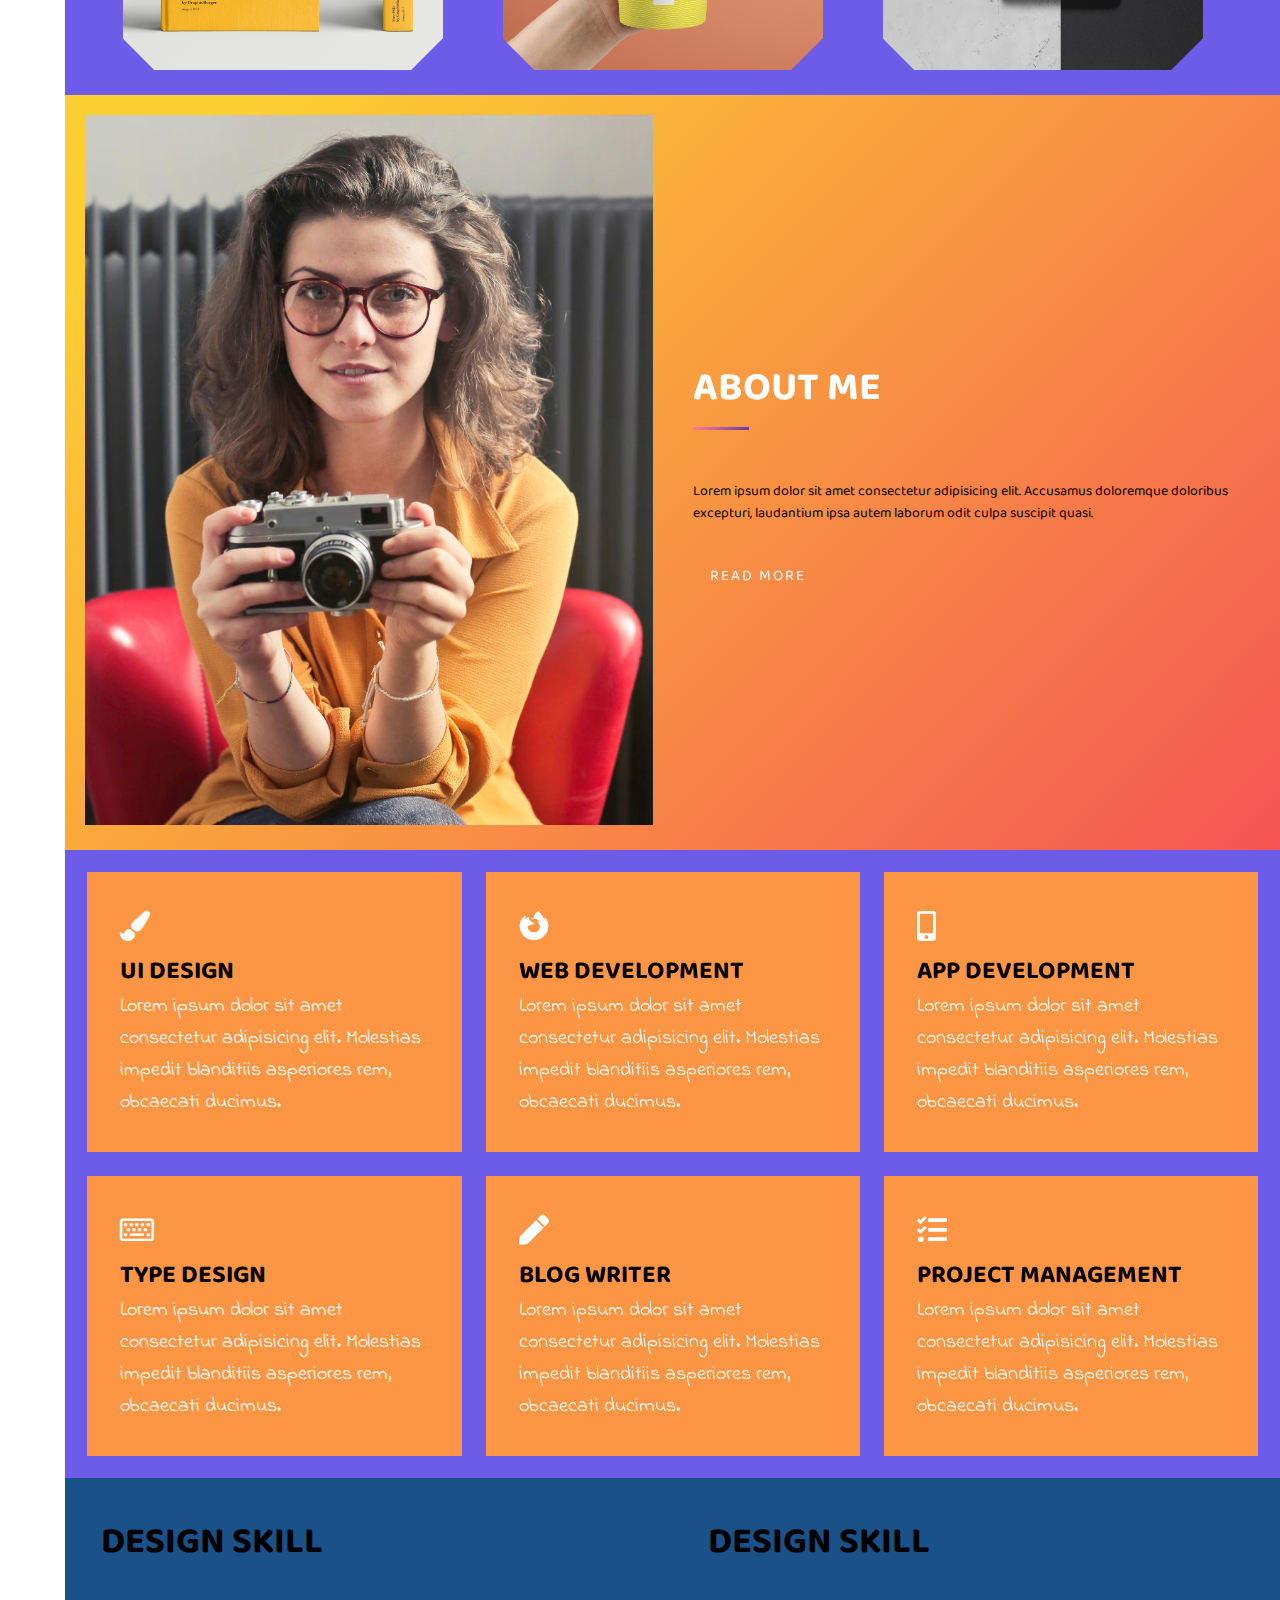
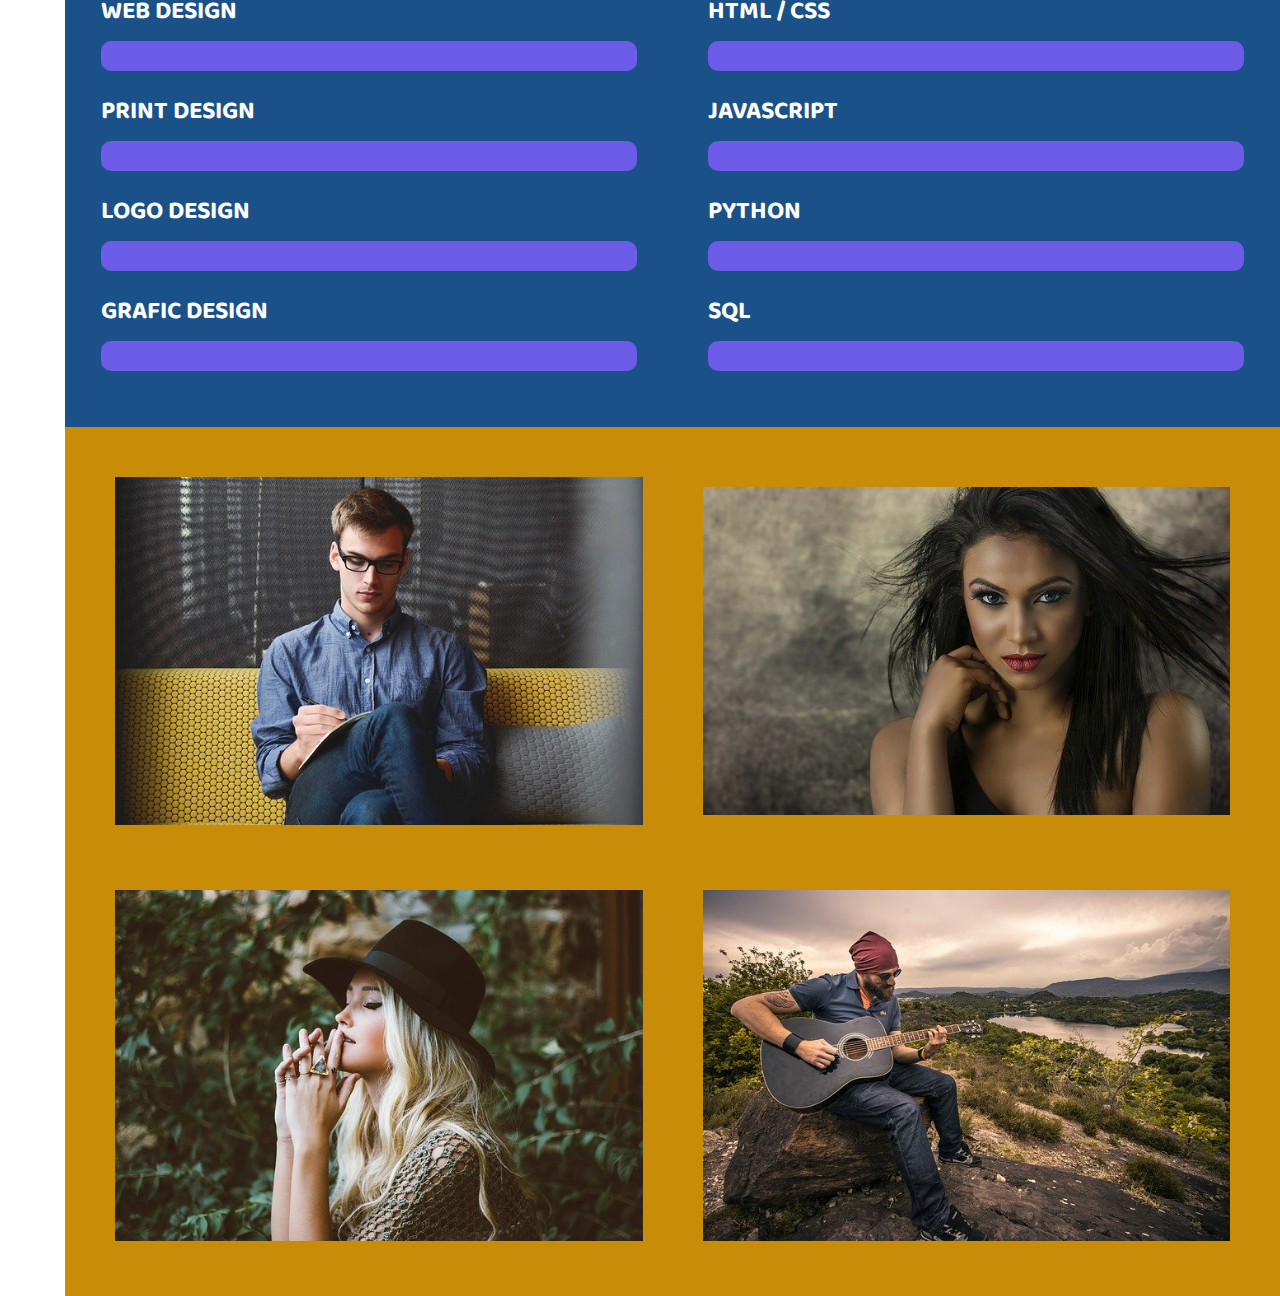
==== commit 3adbc9e5: "Testimonial Section was added" ====
--- a/index.html
+++ b/index.html
@@ -212,6 +212,61 @@
                 </div>
             </div>
         </section>
+
+        <!-- ***** -->
+        <section id="testimonials">
+            <!-- card 1 -->
+            <div class="testimonial-card">
+                <div class="card_image">
+                    <img src="img/testimonials-1.jpg" alt="" />
+                </div>
+                <div class="card-content">
+                    <h3 class="card-content-title">Remarkable Eye</h3>
+                    <p class="card-content-para">
+                        Lorem ipsum, dolor sit amet consectetur adipisicing elit. Voluptatem, consequuntur?
+                    </p>
+                </div>
+            </div>
+
+            <!-- card 2 -->
+            <div class="testimonial-card">
+                <div class="card_image">
+                    <img src="img/testimonials-2.jpg" alt="" />
+                </div>
+                <div class="card-content">
+                    <h3 class="card-content-title">Remarkable Eye</h3>
+                    <p class="card-content-para">
+                        Lorem ipsum, dolor sit amet consectetur adipisicing elit. Voluptatem, consequuntur?
+                    </p>
+                </div>
+            </div>
+
+            <!-- card 3 -->
+            <div class="testimonial-card">
+                <div class="card_image">
+                    <img src="img/testimonials-3.jpg" alt="" />
+                </div>
+                <div class="card-content">
+                    <h3 class="card-content-title">Remarkable Eye</h3>
+                    <p class="card-content-para">
+                        Lorem ipsum, dolor sit amet consectetur adipisicing elit. Voluptatem, consequuntur?
+                    </p>
+                </div>
+            </div>
+
+            <!-- card 4 -->
+            <div class="testimonial-card">
+                <div class="card_image">
+                    <img src="img/testimonials-4.jpg" alt="" />
+                </div>
+                <div class="card-content">
+                    <h3 class="card-content-title">Remarkable Eye</h3>
+                    <p class="card-content-para">
+                        Lorem ipsum, dolor sit amet consectetur adipisicing elit. Voluptatem, consequuntur?
+                    </p>
+                </div>
+            </div>
+        </section>
     </main>
     <div style="height: 500px; background-color: silver"></div>
 </body>
--- a/css/style.css
+++ b/css/style.css
@@ -39,7 +39,7 @@
 }
 
 div.side_nav_content {
-    height: 100%;
+    height: 100vh;
     display: flex;
     flex-direction: column;
     justify-content: space-between;
@@ -395,12 +395,12 @@
     flex-wrap: wrap;
     justify-content: center;
     align-items: center;
-    background-color: #273c75;
+    background-color: #1a5188;
 }
 
 .coding_skill,
 .design_skill {
-    flex-basis: 40rem;
+    flex-basis: 39rem;
     flex-grow: 1;
     padding: calc(1rem + 2vw);
     text-transform: uppercase;
@@ -408,13 +408,13 @@
 
 .design_skill_title,
 .coding_skill_title {
-    font-size: 3rem;
+    font-size: calc(2rem + 1.3vw);
     margin-bottom: 2rem;
 }
 
 .coding_skill h4,
 .design_skill h4 {
-    font-size: 2rem;
+    font-size: calc(1.2rem + 1vw);
     color: white;
     margin-bottom: 1rem;
 }
@@ -487,7 +487,7 @@
         width: 0%;
     }
     100% {
-        width: 70%;
+        width: 90%;
     }
 }
 
@@ -540,6 +540,79 @@
     }
     100% {
         width: 70%;
+    }
+}
+
+
+/* testimonial Section */
+
+#testimonials {
+    display: flex;
+    flex-wrap: wrap;
+    justify-content: center;
+    align-items: center;
+    background-color: var(--secondary-m);
+    padding: 2rem;
+}
+
+.testimonial-card {
+    flex-basis: 50rem;
+    flex-grow: 1;
+    padding: 1rem;
+    position: relative;
+    transition: transform 0.5s ease-out;
+}
+
+.card_image {
+    width: 100%;
+    height: 100%;
+    padding: 2rem;
+    transition: all 0.45s;
+}
+
+.card_image img {
+    width: 100%;
+    height: 100%;
+    object-fit: cover;
+}
+
+.card-content-title {
+    font-size: 2rem;
+    margin-bottom: 1.2rem;
+}
+
+.card-content-para {
+    font-family: "indie Flower", cursive;
+    font-size: 1.5rem;
+}
+
+.card-content {
+    background-color: hsl(225, 53%, 62%, 0.8);
+    padding: 2rem;
+    position: absolute;
+    top: 60%;
+    left: 0;
+    width: 80%;
+    transform: scaleY(0);
+    transform-origin: center;
+    transition: transform 0.4s ease-in;
+    color: white;
+}
+
+.testimonial-card:hover .card-content {
+    transform: scaleY(1);
+    transform-origin: bottom;
+}
+
+.testimonial-card:hover .card_image {
+    transform: scale(0.95);
+    filter: sepia(40%);
+}
+
+@media screen and (min-width: 1400px) {
+    body {
+        width: 1400px;
+        margin: 0 auto;
     }
 }
 
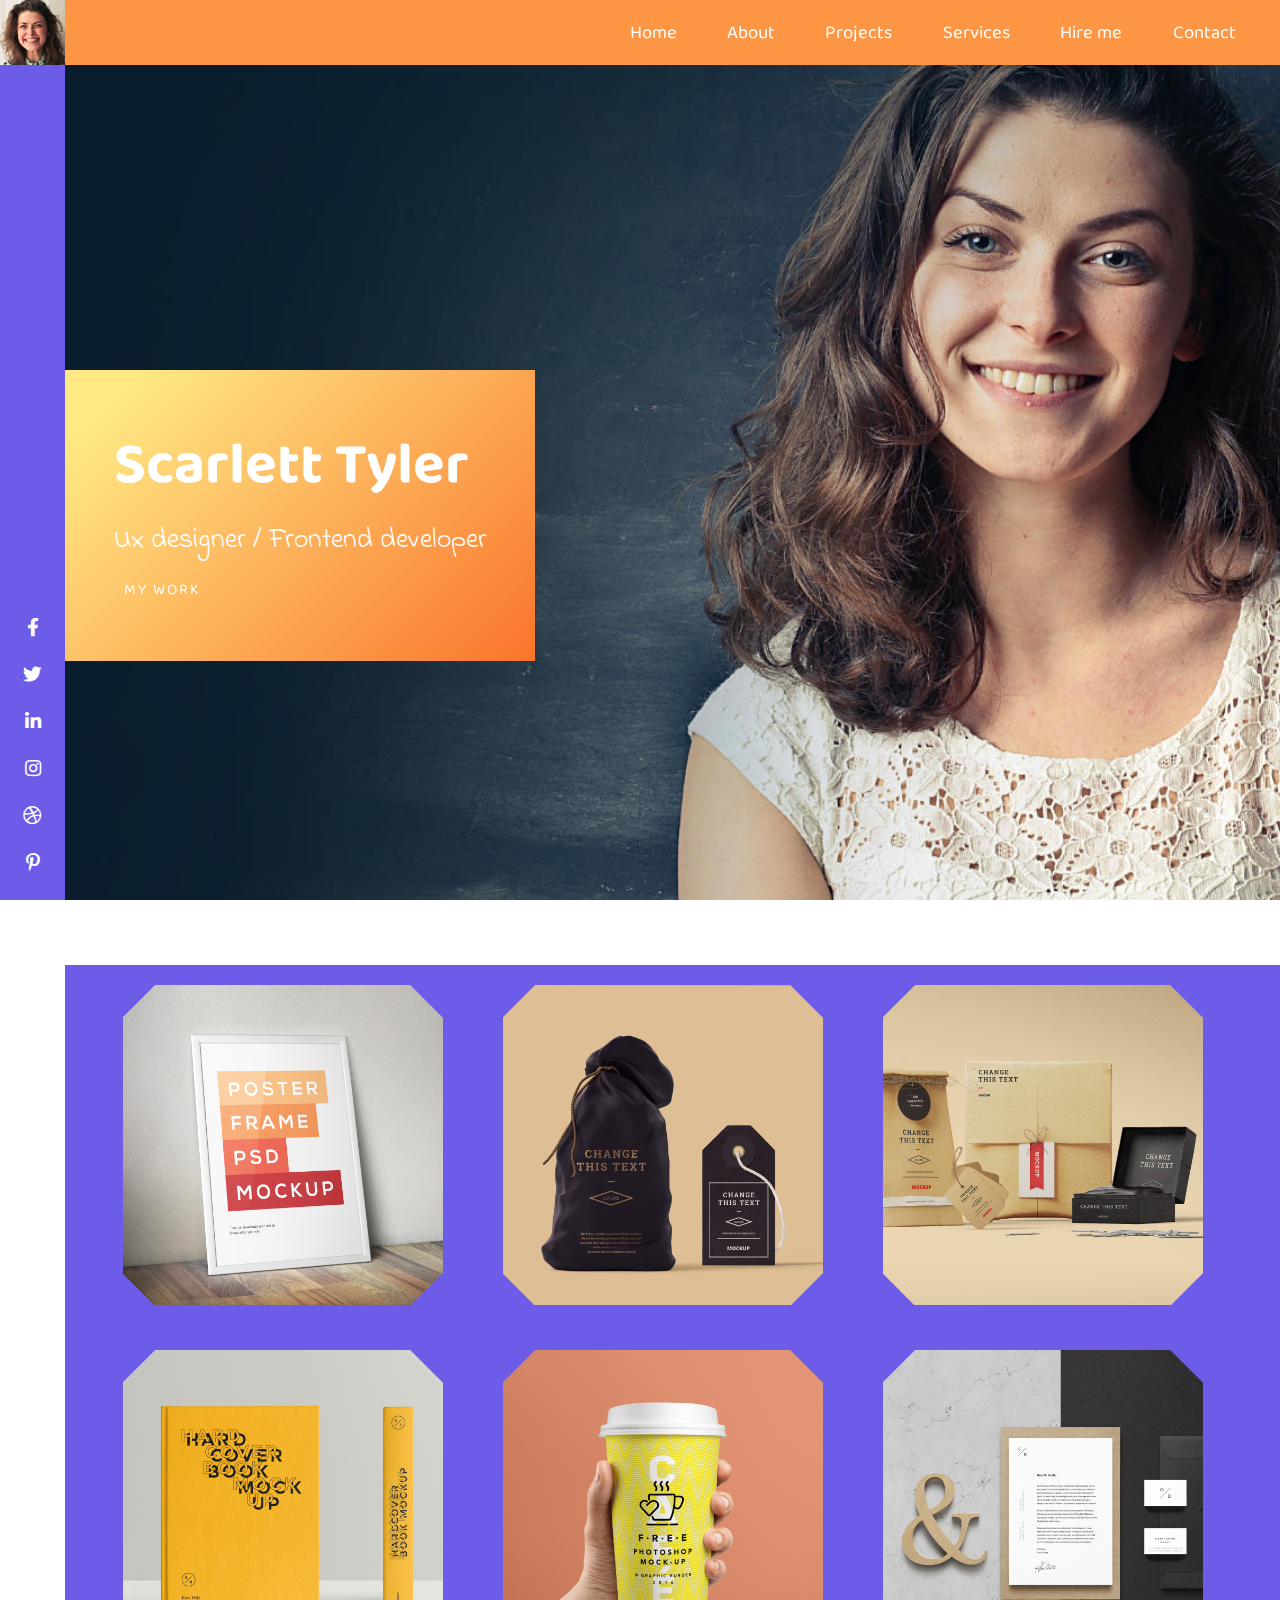
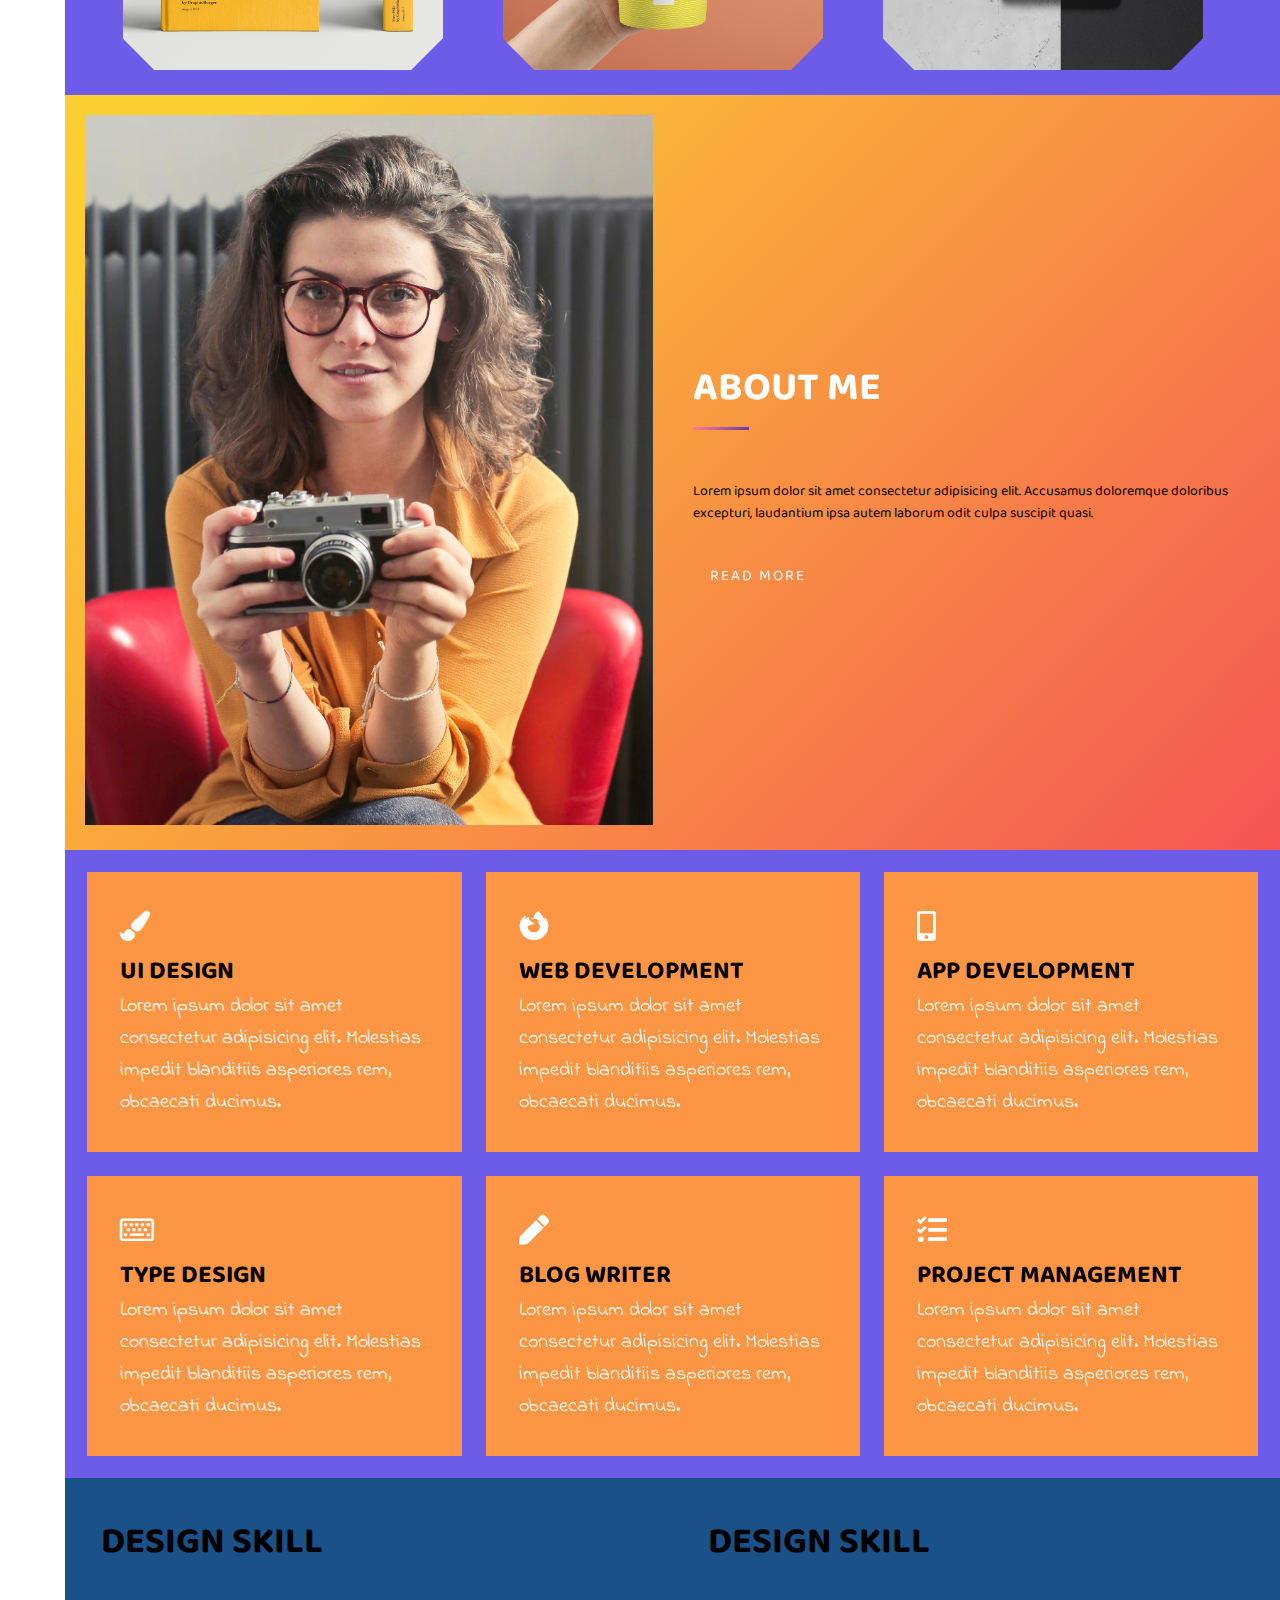
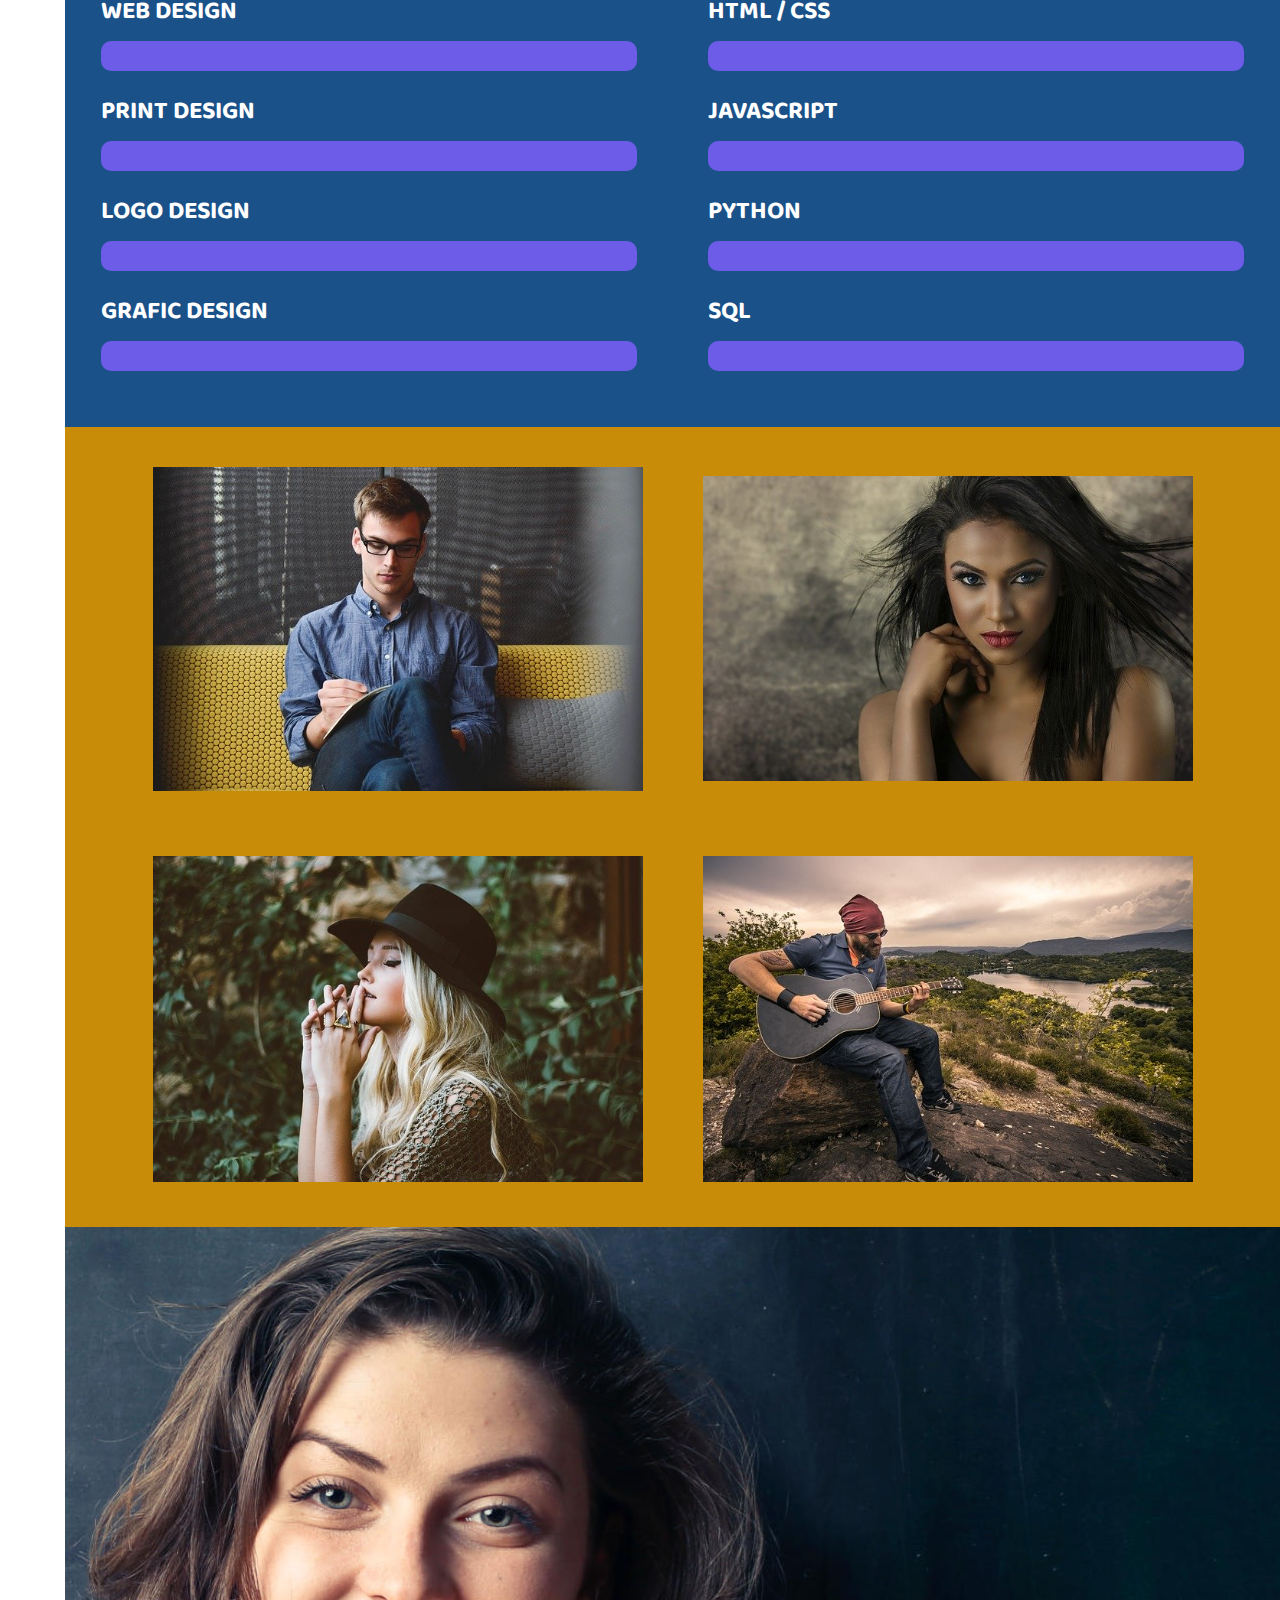
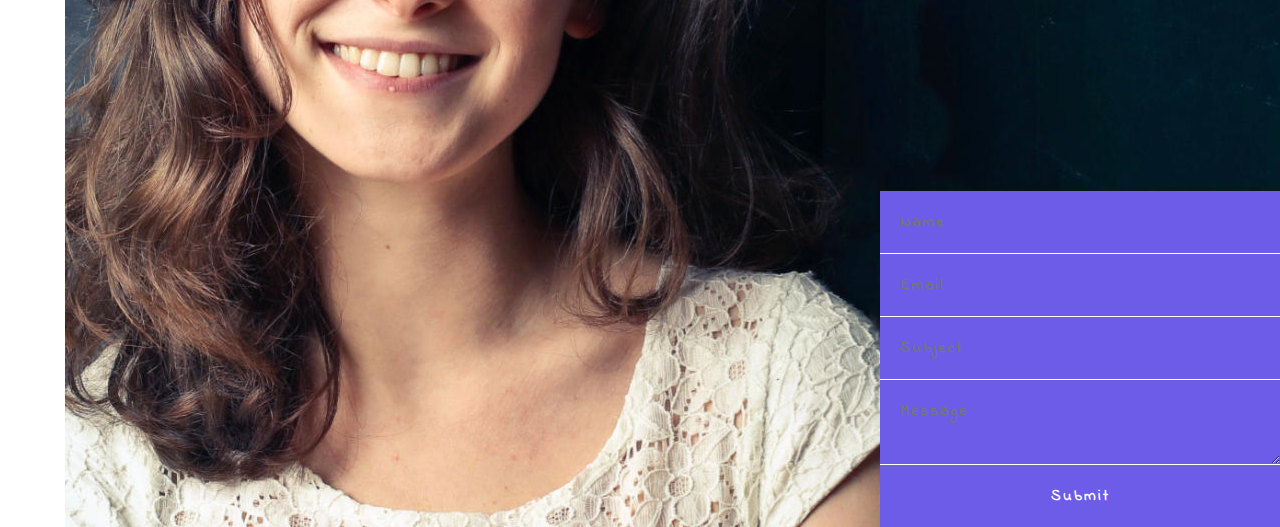
==== commit 05d47657: "Contact Section was added" ====
--- a/index.html
+++ b/index.html
@@ -267,6 +267,17 @@
                 </div>
             </div>
         </section>
+
+        <!-- Contact -->
+        <section id="contact">
+            <form action="" class="contact_form">
+                <input type="text" placeholder="Name" />
+                <input type="email" placeholder="Email" />
+                <input type="text" placeholder="Subject" />
+                <textarea name="message" placeholder="Message"></textarea>
+                <input type="submit" value="Submit" />
+            </form>
+        </section>
     </main>
     <div style="height: 500px; background-color: silver"></div>
 </body>
--- a/css/style.css
+++ b/css/style.css
@@ -552,13 +552,12 @@
     justify-content: center;
     align-items: center;
     background-color: var(--secondary-m);
-    padding: 2rem;
+    padding: 1rem;
 }
 
 .testimonial-card {
-    flex-basis: 50rem;
-    flex-grow: 1;
-    padding: 1rem;
+    flex-basis: 55rem;
+    /* flex-grow: 1; */
     position: relative;
     transition: transform 0.5s ease-out;
 }
@@ -566,7 +565,7 @@
 .card_image {
     width: 100%;
     height: 100%;
-    padding: 2rem;
+    padding: 3rem;
     transition: all 0.45s;
 }
 
@@ -590,7 +589,7 @@
     background-color: hsl(225, 53%, 62%, 0.8);
     padding: 2rem;
     position: absolute;
-    top: 60%;
+    top: 55%;
     left: 0;
     width: 80%;
     transform: scaleY(0);
@@ -605,8 +604,49 @@
 }
 
 .testimonial-card:hover .card_image {
-    transform: scale(0.95);
-    filter: sepia(40%);
+    transform: scale(0.98);
+    filter: grayscale(50%);
+}
+
+
+/* Contact Section */
+
+#contact {
+    height: 100vh;
+    display: flex;
+    justify-content: flex-end;
+    align-items: flex-end;
+    background-image: url("../img/full-bg-03.jpg");
+}
+
+.contact_form {
+    flex-basis: 40rem;
+    display: flex;
+    flex-direction: column;
+    background-color: var(--primary-color);
+}
+
+.contact_form input,
+.contact_form textarea {
+    background-color: transparent;
+    color: white;
+    font-family: "indie Flower", cursive;
+    letter-spacing: 0.2rem;
+    padding: 2rem;
+    font-size: 1.5rem;
+    font-weight: 600;
+    border: none;
+    border-bottom: 1px solid white;
+}
+
+input:focus {
+    border: none;
+    border-bottom: 2px solid var(--secondary-color);
+}
+
+input[type="submit"] {
+    border: none;
+    cursor: pointer;
 }
 
 @media screen and (min-width: 1400px) {
@@ -723,4 +763,7 @@
     ul.header-main-nav-links li.fade {
         opacity: 1;
     }
+    .card-content {
+        padding: 1rem;
+    }
 }